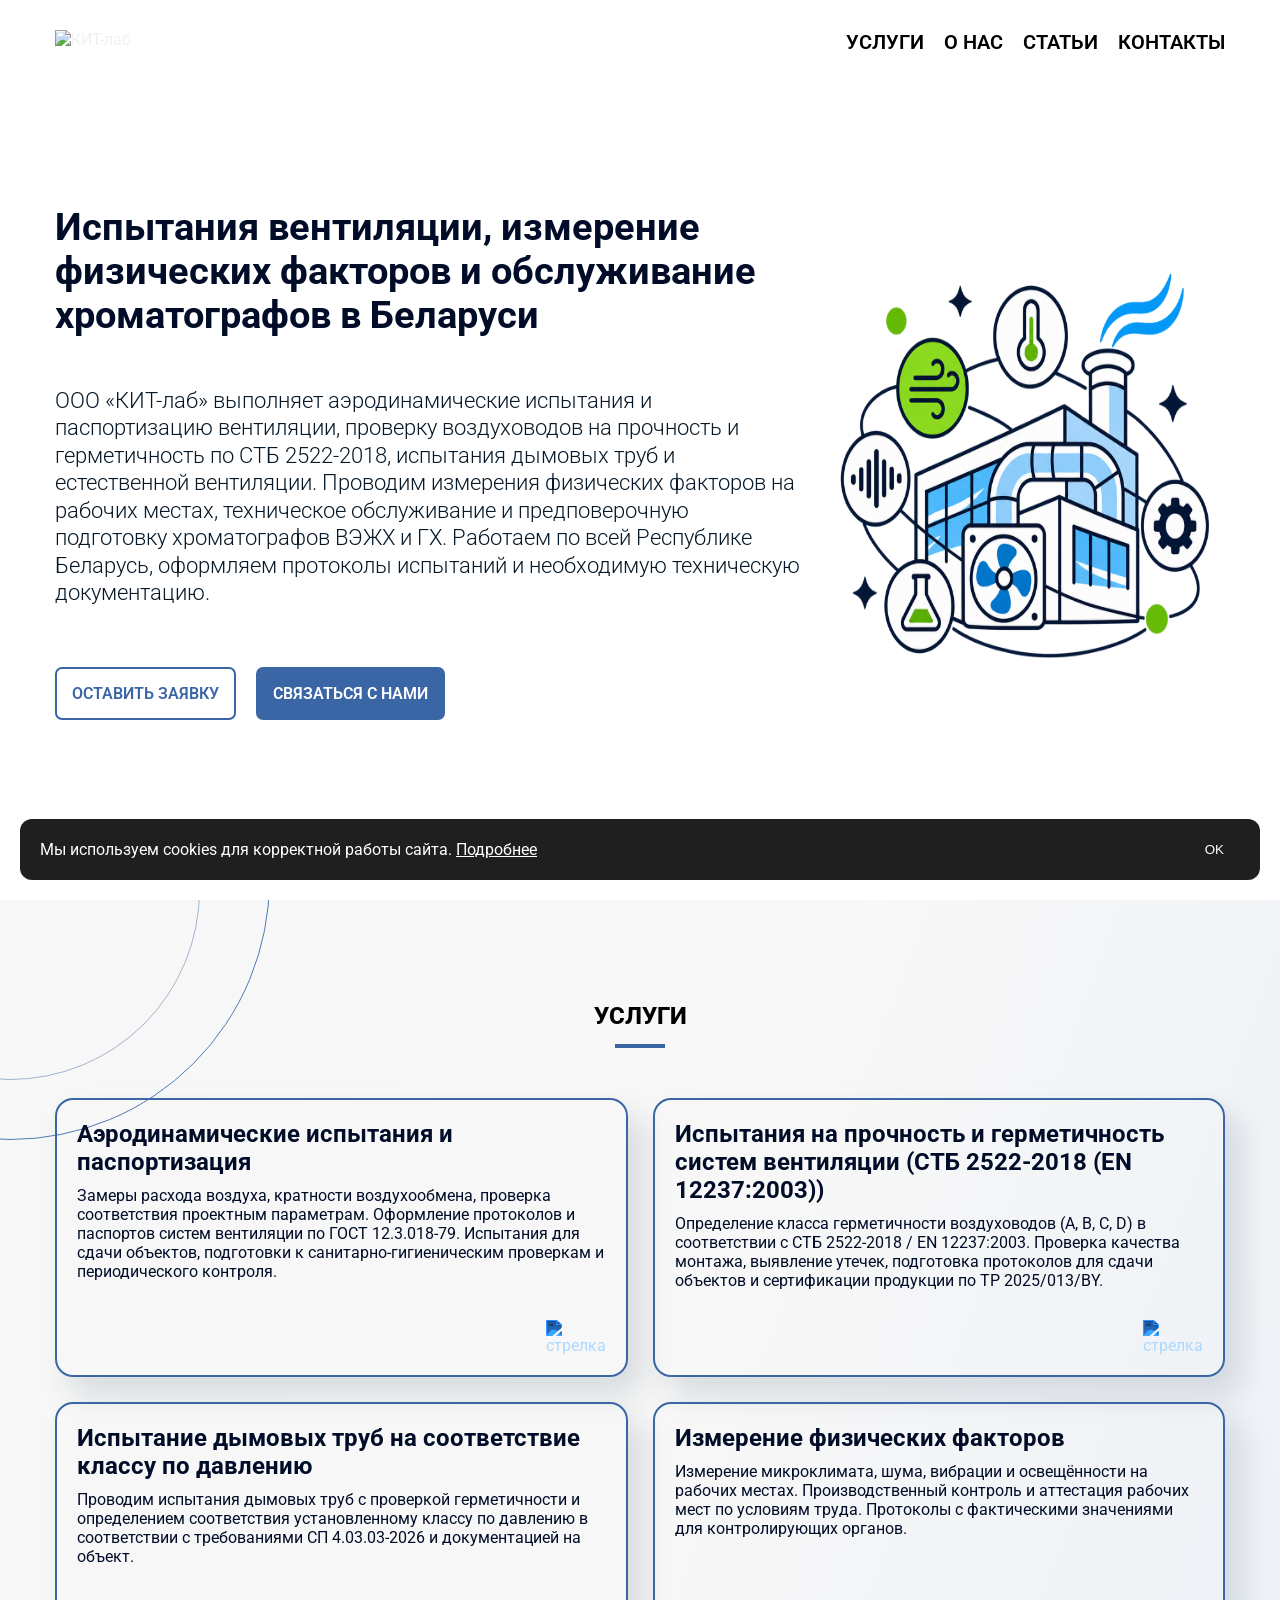
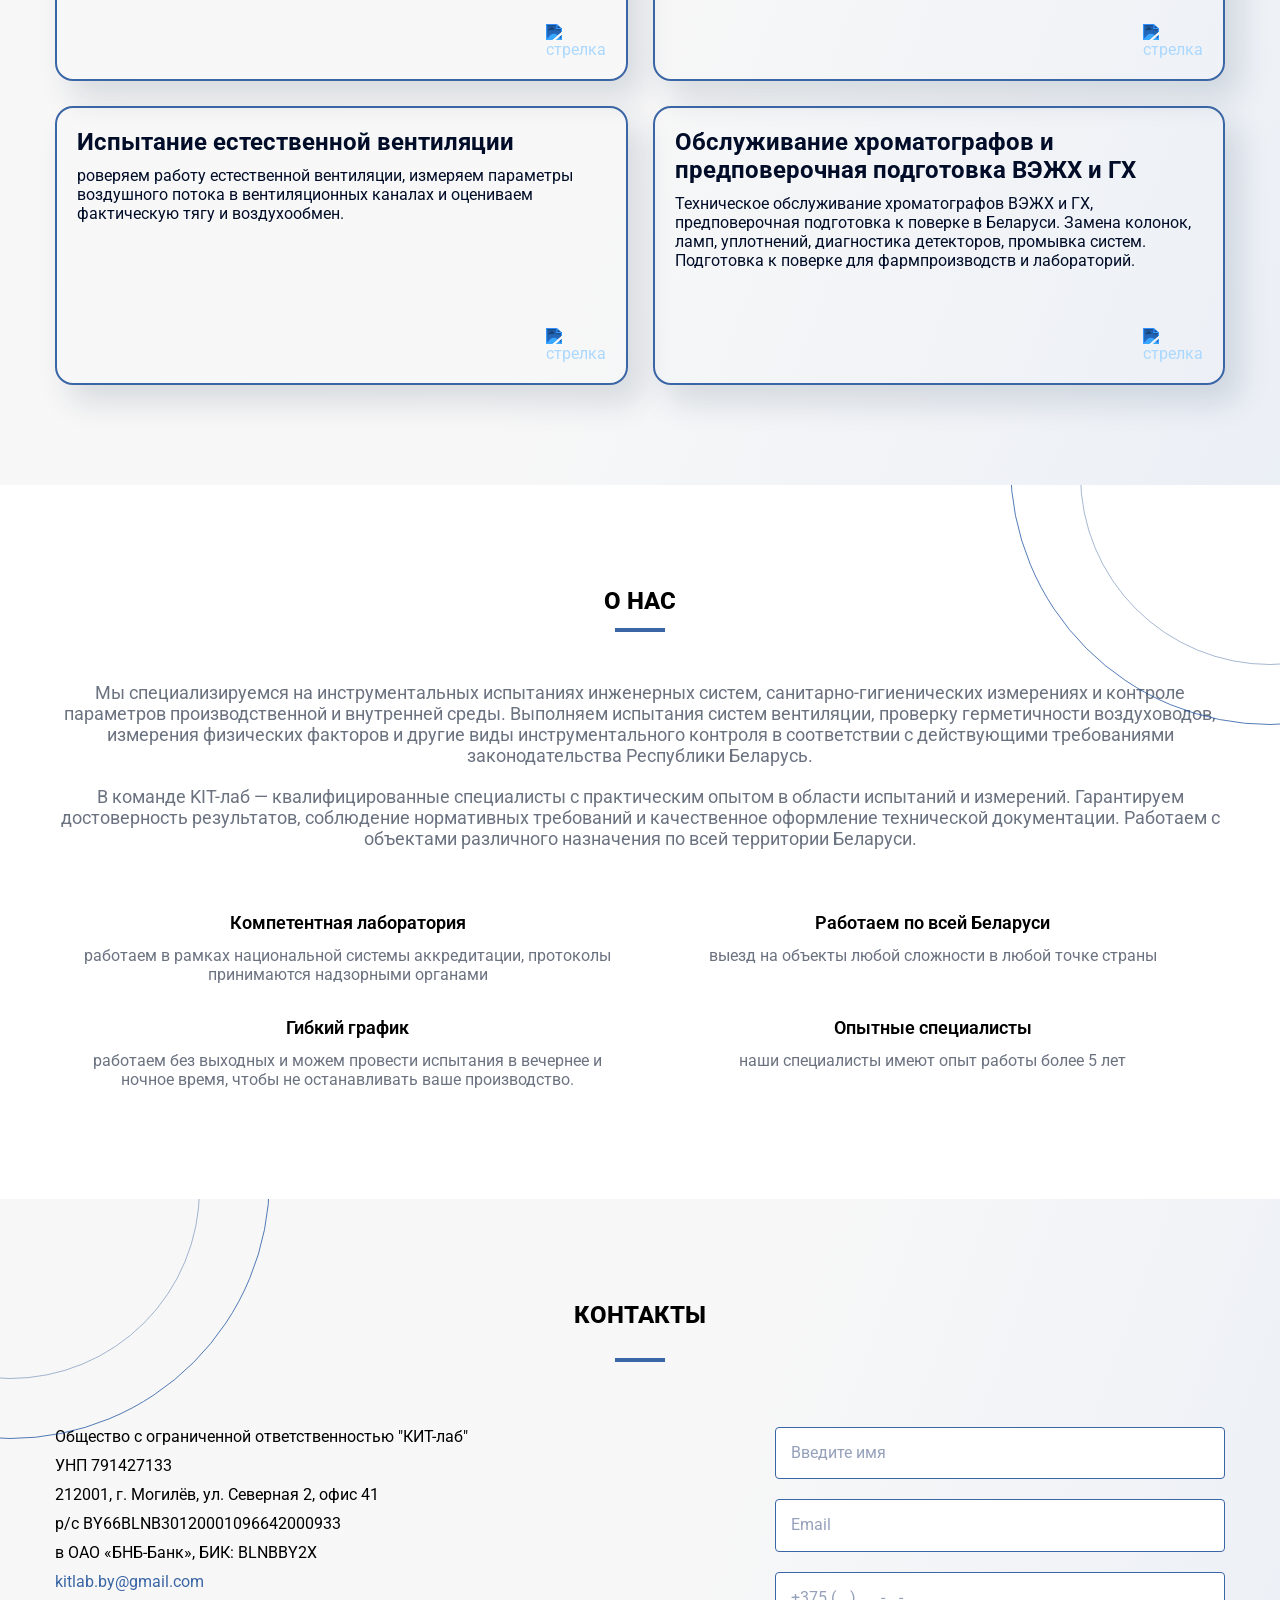
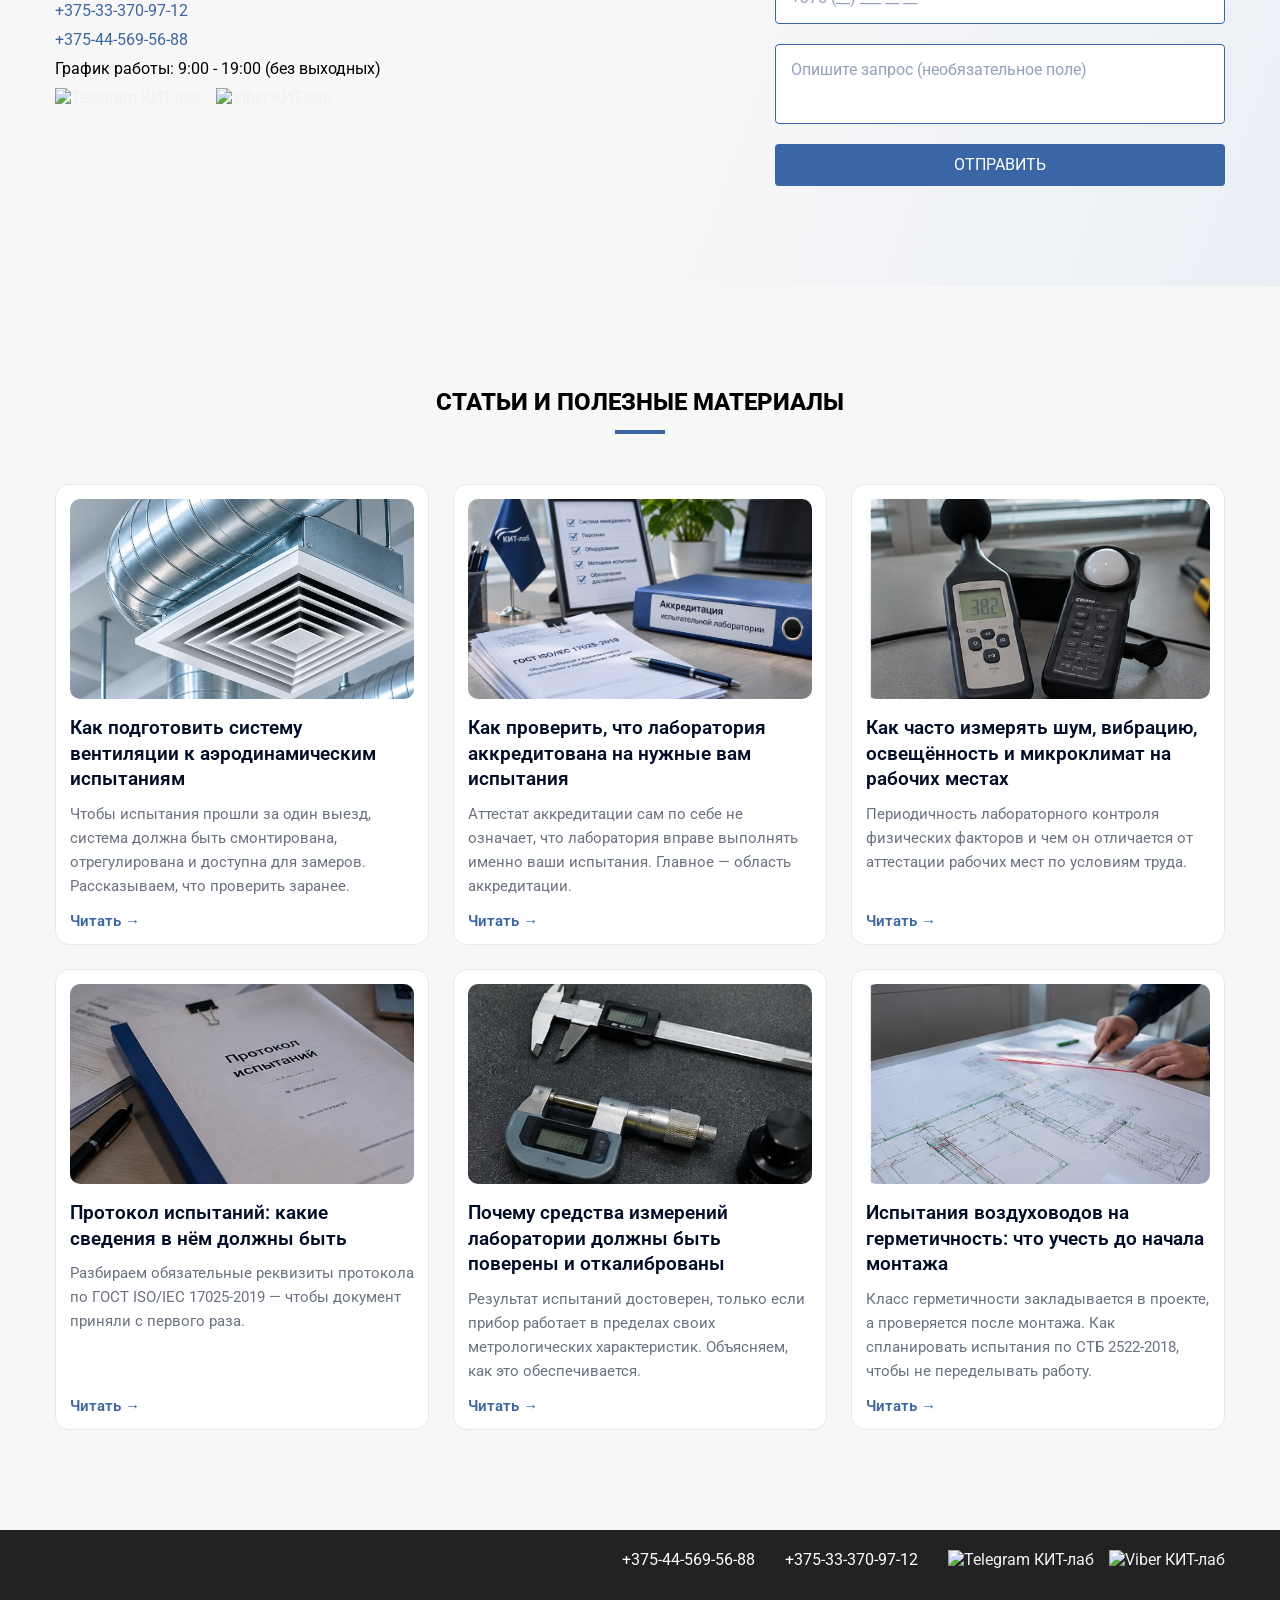
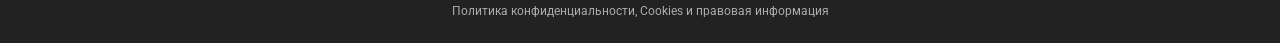
==== index.html @ 63db1692 "complete" ====
<!DOCTYPE html>
<html lang="ru">

<head>
	<meta charset="UTF-8">
	<meta name="viewport" content="width=device-width, initial-scale=1.0">

	<title>Испытания вентиляции, измерение физических факторов на рабочих местах и квалификация оборудования GMP |
		КИТ-лаб</title>

	<meta name="description"
		content="КИТ-лаб — аэродинамические испытания вентиляции, испытания на герметичность по СТБ 2522, системы дымоудаления, измерение физических факторов на рабочих местах и квалификация оборудования GMP. Могилёв и вся Беларусь.">
	<meta name="keywords"
		content="испытания вентиляции, паспортизация вентиляции, герметичность воздуховодов, СТБ 2522, системы дымоудаления, санитарно-гигиенический контроль, измерение микроклимата, шум на рабочих местах, квалификация оборудования GMP, аттестация рабочих мест, Могилёв, Беларусь">
	<meta property="og:type" content="website">
	<meta property="og:title" content="КИТ-лаб">
	<meta property="og:description" content="Аккредитация лабораторий, метрология, ППК и сертификация">
	<meta property="og:image" content="https://kit-lab.by/img/preview.jpg">
	<meta property="og:image:width" content="1200">
	<meta property="og:image:height" content="630">
	<meta property="og:url" content="https://kit-lab.by">
	<link rel="icon" href="/favicon.ico" sizes="any">
	<link rel="icon" href="https://kit-lab.by/favicon.ico" type="image/x-icon">
	<link rel="icon" type="image/svg+xml" href="/favicon.svg">
	<link rel="canonical" href="https://kit-lab.by/">
	<link rel="preconnect" href="https://fonts.googleapis.com">
	<link rel="preconnect" href="https://fonts.gstatic.com" crossorigin>
	<link href="https://fonts.googleapis.com/css2?family=Roboto:ital,wght@0,100..900;1,100..900&display=swap"
		rel="stylesheet">
	<link rel="stylesheet" href="./css/style.css">
	<script type="application/ld+json">
{
  "@context": "https://schema.org",
  "@type": "Organization",
  "name": "КИТ-лаб",
  "url": "https://kit-lab.by",
  "logo": "https://kit-lab.by/img/logo.png",
  "email": "kitlab.by@gmail.com",
  "telephone": "+375445695688",
  "address": {
    "@type": "PostalAddress",
    "streetAddress": "ул. Северная 2, офис 41",
    "addressLocality": "Могилёв",
    "addressCountry": "BY"
  },
  "sameAs": [
    "https://t.me/KIT_lab"
  ]
}
</script>
	<script type="application/ld+json">
{
  "@context": "https://schema.org",
  "@type": "ProfessionalService",
  "name": "КИТ-лаб",
  "image": "https://kit-lab.by/img/preview.jpg",
  "url": "https://kit-lab.by",
  "telephone": "+375445695688",
  "priceRange": "$$",
  "address": {
    "@type": "PostalAddress",
    "streetAddress": "ул. Северная 2, офис 41",
    "addressLocality": "Могилёв",
    "addressCountry": "BY"
  }
}
</script>
	<script type="application/ld+json">
{
  "@context": "https://schema.org",
  "@type": "WebSite",
  "name": "КИТ-лаб",
  "url": "https://kit-lab.by"
}
</script>
</head>

<body>
	<div class="header-hero">
		<header class="header">
			<div class="container">
				<div class="header-wrapper">
					<a href="index.html" class="header-logo">
						<img class="logo-img" src="./img/logo.png" alt="КИТ-лаб">
					</a>
					<button class="burger" id="burger" aria-label="Открыть меню">
						<span></span>
						<span></span>
						<span></span>
					</button>
					<nav class="menu" id="menu">
						<ul class="menu-list">
							<li class="menu-item"><a href="#area" class="link-main">Услуги</a></li>
							<li class="menu-item"><a href="#about" class=" link-main">О нас</a></li>
							<li class="menu-item"><a href="#news" class=" link-main">Статьи</a></li>
							<li class="menu-item"><a href="#contact" class=" link-main">Контакты</a></li>
						</ul>
					</nav>
				</div>
			</div>
		</header>
		<section class="hero">
			<div class="container">
				<div class="hero-flex">
					<div class="hero-wrapper">
						<h1 class="hero-title">Испытания вентиляции, измерение физических факторов и обслуживание
							хроматографов в Беларуси
						</h1>
						<h2 class="hero-text">ООО «КИТ-лаб» выполняет аэродинамические испытания и паспортизацию вентиляции, проверку воздуховодов на прочность и герметичность по СТБ 2522-2018, испытания дымовых труб и естественной вентиляции. Проводим измерения физических факторов на рабочих местах, техническое обслуживание и предповерочную подготовку хроматографов ВЭЖХ и ГХ.

							 Работаем по всей Республике Беларусь, оформляем
							протоколы испытаний и необходимую техническую документацию.</h2>
						<div class="btn-block">
							<a class="hero-button" href="#contact">Оставить заявку</a>
							<button class="hero-button btn_color" data-path="modal-1">связаться с нами </button>
						</div>
					</div>
					<img src="img/BG7.png" alt="">

				</div>
				<div class="modal-wrapper" data-modal-wrapper hidden>
					<div class="modal" role="dialog" aria-modal="true" data-target="modal-1" hidden>
						<button class="modal__close" data-modal-close aria-label="Закрыть окно">
							<svg width="20" height="20" viewBox="0 0 20 20" fill="none" xmlns="http://www.w3.org/2000/svg">
								<path d="M15 5L5 15" stroke-width="2" stroke-linecap="round" stroke-linejoin="round" />
								<path d="M5 5L15 15" stroke-width="2" stroke-linecap="round" stroke-linejoin="round" />
							</svg>
						</button>

						<h2 class="modal__title">
							Свяжитесь с нами любым удобным способом
						</h2>
						<div class="modal__card">
							<a href="https://t.me/KIT_lab" target="_blank">
								<img src="./img/icons/telegramm.svg" alt="Telegram КИТ-лаб">
							</a>
							<a href="viber://chat?number=+375445695688" target="_blank">
								<img src="./img/icons/viber.svg" alt="Viber КИТ-лаб">
							</a>
							<div class="modal__container">
								<a class="modal__tel" href="tel:+375445695688">+375-44-569-56-88</a>
								<a class="modal__tel" href="tel:+375333709712">+375-33-370-97-12</a>
							</div>

						</div>
						<div class="modal__btns">
							<button class="modal__btn">Позже</button>
						</div>
					</div>
				</div>
			</div>
		</section>
	</div>
	<div class="wrap">
		<main class="main">
			<section class="area" id="area">
				<div class="container">

					<h2 class="area-title title">Услуги</h2>
					<span class="line"></span>

					<div class="card-wrapper">
						<a href="aerodinam.html" class="card-link">
							<article class="card">
								<div class="card-info">
									<h3 class="card-title">Аэродинамические испытания и паспортизация</h3>
									<p class="card-text">Замеры расхода воздуха, кратности воздухообмена, проверка соответствия
										проектным параметрам. Оформление протоколов и паспортов систем вентиляции по ГОСТ
										12.3.018-79. Испытания для сдачи объектов, подготовки к санитарно-гигиеническим проверкам
										и периодического контроля.</p>
									<img class="card-img" src="./img/icons/arrow.png" alt="стрелка">
								</div>

							</article>
						</a>
						<a href="ispytanie_ventkanalov_na_germetichnost.html" class="card-link">
							<article class="card">
								<div class="card-info">
									<h3 class="card-title">Испытания на прочность и герметичность систем вентиляции (СТБ
										2522-2018 (EN 12237:2003))</h3>
									<p class="card-text">Определение класса герметичности воздуховодов (A, B, C, D) в
										соответствии с СТБ 2522-2018 / EN 12237:2003. Проверка качества монтажа, выявление утечек,
										подготовка протоколов для сдачи объектов и сертификации продукции по ТР 2025/013/BY.</p>
									<img class="card-img" src="./img/icons/arrow.png" alt="стрелка">
								</div>
							</article>
						</a>
						<a href="ispytanie_dymovykh_trub.html" class="card-link">
							<article class="card">

								<div class="card-info">
									<h3 class="card-title">Испытание дымовых труб на соответствие классу по давлению</h3>
									<p class="card-text">Проводим испытания дымовых труб с проверкой герметичности и
										определением соответствия установленному классу по давлению в соответствии с требованиями
										СП 4.03.03-2026 и документацией на объект.</p>
									<img class="card-img" src="./img/icons/arrow.png" alt="стрелка">
								</div>

							</article>
						</a>
						<a href="fizicheskie_faktory.html" class="card-link">
							<article class="card">
								<div class="card-info">
									<h3 class="card-title">Измерение физических факторов </h3>
									<p class="card-text">Измерение микроклимата, шума, вибрации и освещённости на рабочих местах.
										Производственный контроль и аттестация рабочих мест по условиям труда. Протоколы с
										фактическими значениями для контролирующих органов.</p>
									<img class="card-img" src="./img/icons/arrow.png" alt="стрелка">
								</div>
							</article>
						</a>
						<a href="ispytanie_estestvennoy_ventilyatsii.html" class="card-link">
							<article class="card">
								<div class="card-info">
									<h3 class="card-title">Испытание естественной вентиляции </h3>
									<p class="card-text">роверяем работу естественной вентиляции, измеряем параметры
										воздушного потока в вентиляционных каналах и оцениваем фактическую тягу и воздухообмен.
									</p>
									<img class="card-img" src="./img/icons/arrow.png" alt="стрелка">
								</div>
							</article>
						</a>
						<a href="obsluzhivanie-khromatografov.html" class="card-link">
							<article class="card">
								<div class="card-info">
									<h3 class="card-title">Обслуживание хроматографов и предповерочная подготовка ВЭЖХ и ГХ </h3>
									<p class="card-text">Техническое обслуживание хроматографов ВЭЖХ и ГХ, предповерочная
										подготовка к поверке в Беларуси. Замена колонок, ламп, уплотнений, диагностика детекторов,
										промывка систем. Подготовка к поверке для фармпроизводств и лабораторий.</p>
									<img class="card-img" src="./img/icons/arrow.png" alt="стрелка">
								</div>
							</article>
						</a>
					</div>
				</div>
			</section>
			<section class="about" id="about">
				<div class="container">
					<div class="about-wrap">
						<div class="about-info">
							<h2 class="about-title title">О нас</h2>
							<span class="line"></span>
							<p class="about-text">Мы специализируемся на инструментальных испытаниях инженерных систем, санитарно-гигиенических измерениях и контроле параметров производственной и внутренней среды. Выполняем испытания систем вентиляции, проверку герметичности воздуховодов, измерения физических факторов и другие виды инструментального контроля в соответствии с действующими требованиями законодательства Республики Беларусь.
							</p>
							<p class="about-text">В команде KIT-лаб — квалифицированные специалисты с практическим опытом в области испытаний и измерений. Гарантируем достоверность результатов, соблюдение нормативных требований и качественное оформление технической документации. Работаем с объектами различного назначения по всей территории Беларуси.</p>
						</div>
						
							<div class="box-wrap">
								<article class="why-box">
									<img src="./img/why/1.png" alt="" class="why-img">
									<h3>Компетентная лаборатория</h3>
									<p>работаем в рамках национальной системы аккредитации, протоколы принимаются надзорными
										органами</p>
								</article>
								<article class="why-box">
									<img src="./img/why/2.png" alt="" class="why-img">
									<h3>Работаем по всей Беларуси</h3>
									<p>выезд на объекты любой сложности в любой точке страны</p>
								</article>
								<article class="why-box">
									<img src="./img/why/3.png" alt="" class="why-img">
									<h3>Гибкий график </h3>
									<p>работаем без выходных и можем провести испытания в вечернее и ночное время, чтобы не
										останавливать ваше производство.</p>
								</article>
								<article class="why-box">
									<img src="./img/why/4.png" alt="" class="why-img">
									<h3>Опытные специалисты</h3>
									<p>наши специалисты имеют опыт работы более 5 лет</p>
								</article>
							</div>
						

					</div>
				</div>
			</section>
	
			<section class="contact" id="contact">
				<div class="container">
					<div class="contact-wrapper">
						<h2 class="title">контакты</h2>
						<span class="line"></span>
						<div class="contact-info">
							<ul class="contact-list">
								<li>Общество с ограниченной ответственностью "КИТ-лаб"</li>
								<li>УНП 791427133</li>
								<li>212001, г. Могилёв, ул. Северная 2, офис 41</li>
								<li>р/с BY66BLNB30120001096642000933</li>
								<li>в ОАО «БНБ-Банк», БИК: BLNBBY2X</li>
								<li><a class="cont-link" href="mailto:kitlab.by@gmail.com">kitlab.by@gmail.com</a></li>
								<li><a class="cont-link" href="tel:+375333709712">+375-33-370-97-12</a></li>
								<li><a class="cont-link" href="tel:+375445695688">+375-44-569-56-88</a></li>
								<li>График работы: 9:00 - 19:00 (без выходных)</li>
								<li>
									<ul class="contact-list-flex">
										<li>
											<a href="https://t.me/KIT_lab" target="_blank">
												<img class="sotial-img" src="./img/icons/telegramm.svg" alt="Telegram КИТ-лаб">
											</a>
										</li>
										<li><a href="viber://chat?number=+375445695688" target="_blank">
												<img class="sotial-img" src="./img/icons/viber.svg" alt="Viber КИТ-лаб">
											</a></li>
									</ul>
								</li>
							</ul>

							<div class="contact-form">
								<form id="contactForm" action="https://formspree.io/f/xvzlyvwe" method="POST">
									<input type="text" name="name" required placeholder="Введите имя">
									<input type="email" name="email" required placeholder="Email">
									<input type="tel" name="tel" id="phone" required placeholder="+375 (__) ___-__-__"
										pattern="^\+375\s\(\d{2}\)\s\d{3}-\d{2}-\d{2}$">
									<textarea name="message" placeholder="Опишите запрос (необязательное поле)"></textarea>

									<button class="btn-form" type="submit">Отправить</button>
								</form>

								<p id="formStatus"></p>
							</div>
						</div>

					</div>
				</div>
			</section>
			<section class="useful-materials" id="news">
				<div class="container">
					<div class="useful-wrapper">
						<h2 class="useful-title title">Статьи и полезные материалы</h2>
						<span class="line"></span>
						<div class="news-card-wrapper">
							<a href="news1.html" class="news-card">
								<img class="news-img" src="./img/news/7.webp"
									alt="Как подготовить систему вентиляции к аэродинамическим испытаниям" loading="lazy">
								<div class="new-info">
									<h3 class="news-title">Как подготовить систему вентиляции к аэродинамическим испытаниям</h3>
									<p class="news-text">Чтобы испытания прошли за один выезд, система должна быть смонтирована,
										отрегулирована и доступна для замеров. Рассказываем, что проверить заранее.</p>
								</div>
								<span class="news-link">Читать</span>
							</a>
							<a href="news2.html" class="news-card">
								<img class="news-img" src="./img/news/03.png"
									alt="Как проверить, что лаборатория аккредитована на нужные вам испытания" loading="lazy">
								<div class="new-info">
									<h3 class="news-title">Как проверить, что лаборатория аккредитована на нужные вам испытания
									</h3>
									<p class="news-text">Аттестат аккредитации сам по себе не означает, что лаборатория вправе
										выполнять именно ваши испытания. Главное — область аккредитации.</p>
								</div>
								<span class="news-link">Читать</span>
							</a>
							<a href="news3.html" class="news-card">
								<img class="news-img" src="./img/news/03-workplace-physical-factors.jpg"
									alt="Как часто измерять шум, вибрацию, освещённость и микроклимат на рабочих местах"
									loading="lazy">
								<div class="new-info">
									<h3 class="news-title">Как часто измерять шум, вибрацию, освещённость и микроклимат на
										рабочих местах</h3>
									<p class="news-text">Периодичность лабораторного контроля физических факторов и чем он
										отличается от аттестации рабочих мест по условиям труда.</p>
								</div>
								<span class="news-link">Читать</span>
							</a>
							<a href="news4.html" class="news-card">
								<img class="news-img" src="./img/news/04-test-report-protocol.jpg"
									alt="Протокол испытаний: какие сведения в нём должны быть" loading="lazy">
								<div class="new-info">
									<h3 class="news-title">Протокол испытаний: какие сведения в нём должны быть</h3>
									<p class="news-text">Разбираем обязательные реквизиты протокола по ГОСТ ISO/IEC 17025-2019 —
										чтобы документ приняли с первого раза.</p>
								</div>
								<span class="news-link">Читать</span>
							</a>
							<a href="news5.html" class="news-card">
								<img class="news-img" src="./img/news/05-measuring-instrument-calibration.jpg"
									alt="Почему средства измерений лаборатории должны быть поверены и откалиброваны"
									loading="lazy">
								<div class="new-info">
									<h3 class="news-title">Почему средства измерений лаборатории должны быть поверены и
										откалиброваны</h3>
									<p class="news-text">Результат испытаний достоверен, только если прибор работает в пределах
										своих метрологических характеристик. Объясняем, как это обеспечивается.</p>
								</div>
								<span class="news-link">Читать</span>
							</a>
							<a href="news6.html" class="news-card">
								<img class="news-img" src="./img/news/06-duct-airtightness-before-installation.jpg"
									alt="Испытания воздуховодов на герметичность: что учесть до начала монтажа" loading="lazy">
								<div class="new-info">
									<h3 class="news-title">Испытания воздуховодов на герметичность: что учесть до начала монтажа
									</h3>
									<p class="news-text">Класс герметичности закладывается в проекте, а проверяется после
										монтажа. Как спланировать испытания по СТБ 2522-2018, чтобы не переделывать работу.</p>
								</div>
								<span class="news-link">Читать</span>
							</a>
						</div>
					</div>
				</div>
			</section>
		</main>
	</div>
	<button id="scrollTopBtn" title="Наверх"><img src="" alt=""></button>
	<footer class="footer">
		<div class="container">
			<div class="footer-wrapper">
				<div class="logo-wrap">
					<a href="index.html">
						<img class="footer-logo" src="./img/logo-header.svg" alt="">
					</a>
				</div>

				<div class="footer-contact">
					<a class="footer-tel" href="tel:+375445695688">+375-44-569-56-88</a>
					<a class="footer-tel" href="tel:+375333709712">+375-33-370-97-12</a>
					<div class="sotial">
						<a href="https://t.me/KIT_lab" target="_blank">
							<img class="sotial-img" src="./img/icons/telegramm.svg" alt="Telegram КИТ-лаб">
						</a>
						<a href="viber://chat?number=+375445695688" target="_blank">
							<img class="sotial-img" src="./img/icons/viber.svg" alt="Viber КИТ-лаб">
						</a>
					</div>

				</div>
			</div>
			<a class="policy-privacy" href="privacy-policy.html">Политика конфиденциальности, Cookies и правовая
				информация</a>

		</div>

	</footer>
	<div class="cookie-banner">
		<p>
			Мы используем cookies для корректной работы сайта.
			<a href="privacy-policy.html">Подробнее</a>
		</p>

		<button class="cookie-btn">
			OK
		</button>
	</div>
	<script src="./js/main.js"></script>

</body>

</html>
---- css/style.css ----
*,
*::before,
*::after {
	margin: 0;
	padding: 0;
	box-sizing: border-box;
}

a {
	text-decoration: none;
	color: #f1f1f1;
}
a:hover {
	text-decoration: none;
}
a:visited {
	text-decoration: none;
}
ul,
ol {
	list-style: none;
}
button {
	border: none;
	background-color: transparent;
	cursor: pointer;
	transition: 0.2s;
}

:root {
	--font-fam: "Roboto";
	--txt-color: #6b7280;
	--bg-color: #f7f7f7;
	--title-color: #010d28;
	--primary-color: #3b66a5;
	--dark-blue-color: #3d5990;
}

html {
	scroll-behavior: smooth;
}
body {
	font-family: var(--font-fam), sans-serif;
	width: 100%;
}
.no-scroll {
	overflow: hidden;
}
section {
	padding: 100px 0;
}

/* Главная */

/* секция1 и хедер */
.header-hero {
	min-height: 100svh;
	display: flex;
	flex-direction: column;
	position: relative;
	overflow: hidden;
	padding: 20px 0;
}

.container {
	max-width: 1200px;
	width: 100%;
	padding: 0px 15px;
	margin: 0 auto;
}

.header {
	width: 100%;
}

.header-wrapper {
	display: flex;
	justify-content: space-between;
	flex-wrap: wrap;
	padding: 10px 0px;
	width: 100%;
}
.logo-img {
	max-width: 200px;
	width: 100%;
}
.menu {
	align-self: center;
}
.menu-list {
	display: flex;
	gap: 20px;
	justify-content: center;
}
.menu-item {
	align-self: center;
	text-transform: uppercase;
	transition: 0.2s all ease-out;
	font-weight: 600;
	font-size: 20px;
}
.menu-item:hover {
	transform: translateY(-2px);
}

.link-main {
	color: #000000;
}
.link-main:hover {
	color: var(--primary-color);
}
/* burger */
.burger {
	display: none;
	flex-direction: column;
	gap: 6px;
	background: none;
	border: none;
	cursor: pointer;
	align-self: center;
}

.burger span {
	width: 25px;
	height: 3px;
	background: rgb(0, 0, 0);
	transition: 0.3s;
}

/* секция 1 */
.hero {
	flex-grow: 1;
	align-content: center;
	padding: 50px 0;
}
.hero-flex {
	display: flex;
	gap: 20px;
}
.hero-flex img {
	max-width: 400px;
	width: 100%;
}
.hero-wrapper {
	display: flex;
	flex-direction: column;
	gap: 30px;
	height: 100%;
}

.hero-title {
	font-size: clamp(28px, 5vw, 38px);
	color: var(--title-color);
	text-shadow: var(--txt-color);
	margin-bottom: 20px;
}
.hero-text {
	font-size: clamp(16px, 2vw, 22px);
	font-weight: 300;
	line-height: 125%;
	color: rgb(7, 25, 40);
	margin-bottom: 30px;
}

.btn-block {
	display: flex;
	gap: 20px;
}
.hero-button {
	background-color: #ffffff;
	padding: 15px 15px;
	border: 2px solid var(--primary-color);
	border-radius: 7px;
	font-size: 16px;
	font-weight: 600;
	text-transform: uppercase;
	color: var(--primary-color);
	margin-bottom: 20px;
	transition: all 0.2s ease-in;
	font-family: var(--font-fam);
	text-align: center;
}
.hero-button:hover {
	scale: 0.95;
}
.btn_color {
	background-color: var(--primary-color);
	color: #ffffff;
}

.wrap {
	display: flex;
	flex-direction: column;
}
main {
	flex: 1 0 auto;
}
.modal-wrapper {
	display: flex;
	position: fixed;
	inset: 0;
	z-index: 10000;
	padding: 40px 0;
	cursor: pointer;
	overflow-y: auto;
	overflow-x: hidden;
	opacity: 0;
	visibility: hidden;
}
.modal-wrapper--open {
	opacity: 1;
	visibility: visible;
}
.modal {
	position: relative;
	display: flex;
	flex-direction: column;
	gap: 16px;
	max-width: 542px;
	margin: auto;
	border: 1px solid #3b65a5a6;
	border-radius: 32px;
	backdrop-filter: blur(32px);
	box-shadow: 8px 20px 16px 17px rgba(0, 0, 0, 0.35);
	background: rgb(255 255 255 / 91%);
	cursor: default;
	padding: 40px 30px;
}
.modal__close {
	position: absolute;
	right: 20px;
	top: 20px;
	display: flex;
	align-items: center;
	justify-content: center;
	/* border: 1px solid rgba(5, 5, 5, 0.203); */
	border-radius: 100px;
	width: 36px;
	height: 36px;
	color: #000000;
	background: rgba(5, 5, 5, 0.203);
	cursor: pointer;
	transition:
		background 0.3s,
		color 0.3s;
}

.modal__close svg {
	display: block;
	width: 20px;
	height: 20px;
	stroke: currentColor;
}

.modal__close:hover {
	color: #ffffff;
	background: var(--primary-color);
}
.modal__btns {
	display: flex;
	gap: 12px;
}

.modal__btn {
	display: inline-flex;
	align-items: center;
	justify-content: center;
	border: none;
	flex: 1;
	border-radius: 6px;
	padding: 16px;
	font-family: inherit;
	font-weight: 700;
	font-size: 16px;
	line-height: 120%;
	color: #fff;
	cursor: pointer;
	background: var(--primary-color);
	transition:
		background 0.3s,
		color 0.3s;
	text-transform: uppercase;
}

.modal__btn:hover {
	color: #ffffff;
	background: #3b65a5a6;
}
.modal__title {
	text-align: center;
	margin: 20px 0;
}
.modal__card {
	display: flex;
	justify-content: center;
	gap: 20px;
}
.modal__card a {
	transition: transform 0.3s ease-in-out;
}
.modal__card a:hover {
	transform: translateY(-2px);
}
.modal__container {
	display: flex;
	flex-direction: column;
	gap: 2px;
}
.modal__tel {
	color: #000000;
	transition: color 0.3s ease-in;
}
.modal__tel:hover {
	color: var(--primary-color);
}

/* секция о нас */
.about {
	position: relative;
	overflow: hidden;
}
.about::before {
	content: "";
	position: absolute;
	width: 520px;
	height: 520px;
	right: -250px;
	top: -280px;
	border: 1px solid rgba(27, 80, 160, 0.753);
	border-radius: 50%;
}

.about::after {
	content: "";
	position: absolute;
	width: 380px;
	height: 380px;
	right: -180px;
	top: -200px;
	border: 1px solid rgba(27, 72, 140, 0.389);
	border-radius: 50%;
}

.about-wrap {
	display: flex;
	flex-direction: column;
	justify-content: space-between;
	gap: 20px;
}
.about-info {
	text-align: center;
}
.about-text {
	font-size: 18px;
	color: var(--txt-color);
}
/*общий для секций title*/
.title {
	text-align: center;
	text-transform: uppercase;
	line-height: 140%;
	font-weight: 800;
	margin-bottom: 10px;
}
.line {
	display: block;
	max-width: 50px;
	width: 100%;
	height: 4px;
	background-color: var(--primary-color);
	margin: 0 auto;
	margin-bottom: 50px;
}

.about-info > p {
	margin-bottom: 20px;
}
.about-img {
	max-width: 400px;
	width: 100%;
	object-fit: cover;
	flex-basis: auto;
	flex-shrink: 0;
	border-radius: 15px;
}

/* секция наши направления*/
.area {
	position: relative;
	overflow: hidden;
	background: linear-gradient(
		110deg,
		rgba(247, 247, 247, 0.98) 0%,
		rgba(247, 247, 247, 0.94) 52%,
		rgba(59, 102, 165, 0.1) 100%
	);
}
.area::before {
	content: "";
	position: absolute;
	width: 520px;
	height: 520px;
	left: -250px;
	top: -280px;
	border: 1px solid rgba(27, 80, 160, 0.753);
	border-radius: 50%;
}

.area::after {
	content: "";
	position: absolute;
	width: 380px;
	height: 380px;
	left: -180px;
	top: -200px;
	border: 1px solid rgba(27, 72, 140, 0.389);
	border-radius: 50%;
}

.card-wrapper {
	display: grid;
	grid-template-columns: repeat(2, 1fr);
	grid-auto-rows: 1fr;
	gap: 25px;
}
.card-link {
	display: flex;
	flex: 1;
}
.card {
	display: flex;
	flex-direction: row-reverse;
	flex: 1;
	gap: 25px;
	padding: 20px;
	border: 2px solid var(--primary-color);
	border-radius: 18px;
	box-shadow: 14px 17px 31px 1px rgba(17, 48, 73, 0.132);
	transition: 0.2s all ease-in-out;
	position: relative;
	color: var(--title-color);
}
.card:hover {
	background-color: var(--primary-color);
	color: #ffff;
	box-shadow: 14px 17px 31px 1px rgba(17, 48, 73, 0.69);
	transform: translateY(-2px);
}

.card::before {
	content: "";
	background-image: url(../img/icons/whale1.png);
	width: 60px;
	height: 60px;
	background-repeat: no-repeat;
	background-position: center;
	background-size: contain;
	position: absolute;
	top: 80%;
	right: 0;
	opacity: 0;
	transition: 0.5s all ease-in-out;
}
.card:hover::before {
	opacity: 1;
	transform: translate(-50%, -60%);
}
.card-img {
	max-width: 60px;

	width: 100%;
	filter: invert(0.8) sepia(1) saturate(5) hue-rotate(175deg);
	transition: 0.15s all ease-in-out;
	align-self: flex-end;
}

.card:hover .card-img {
	filter: invert(0);
}
.card-info {
	display: flex;
	flex-direction: column;
}
.card-title {
	margin-bottom: 10px;
	font-size: 24px;
}
.card-text {
	flex-grow: 1;
	flex-shrink: 1;
	margin-bottom: 30px;
}

.box-wrap {
	display: grid;
	grid-template-columns: 1fr 1fr;
	grid-template-rows: 1fr 1fr;
}

.why-box {
	padding: 10px;
	background-color: inherit;
	flex-grow: 1;
	flex-basis: 0;
	display: flex;
	flex-direction: column;
	align-items: center;
}
.why-box h3 {
	font-size: 18px;
	font-weight: 600;
	line-height: 150%;
	text-align: center;
	margin-bottom: 10px;
}
.why-box p {
	font-size: 16px;
	text-align: center;
	color: var(--txt-color);
}
.why-img {
	width: 200px;
	margin-bottom: 10px;
}

/* секция контакт */
.contact {
	position: relative;
	overflow: hidden;
	background: linear-gradient(
		110deg,
		rgba(247, 247, 247, 0.98) 0%,
		rgba(247, 247, 247, 0.94) 52%,
		rgba(59, 102, 165, 0.1) 100%
	);
}
.contact::before {
	content: "";
	position: absolute;
	width: 520px;
	height: 520px;
	left: -250px;
	top: -280px;
	border: 1px solid rgba(27, 80, 160, 0.753);
	border-radius: 50%;
}

.contact::after {
	content: "";
	position: absolute;
	width: 380px;
	height: 380px;
	left: -180px;
	top: -200px;
	border: 1px solid rgba(27, 72, 140, 0.389);
	border-radius: 50%;
}

.contact-wrapper {
	display: flex;
	flex-direction: column;
	justify-content: space-between;
	gap: 15px;
}

.contact-list-flex {
	display: flex;
	gap: 15px;
}
.contact-list li {
	margin-bottom: 10px;
}
.cont-link {
	color: var(--primary-color);
}
.cont-link:hover {
	color: #3b6bb3;
}
.contact-info {
	display: flex;
	justify-content: space-between;
	gap: 15px;
}
.contact-form {
	min-width: 450px;
}
.contact-form form {
	display: flex;
	flex-direction: column;
	width: 100%;
	gap: 20px;
}

textarea {
	width: 100%;
	min-height: 80px;
	resize: none;
}
input,
textarea {
	width: 100%;
	border: 1px solid var(--primary-color);
	border-radius: 4px;
	padding: 14px 15px;
}
input,
textarea,
label,
legend,
.btn-form {
	font-weight: 400;
	font-size: 16px;
	line-height: 140%;
	color: #0a0a0b;
	font-family: inherit;
}
input::placeholder,
textarea::placeholder {
	/* font-weight: 400;
	font-size: 16px;
	line-height: 140%; */
	color: #95a1bb;
	/* font-family: inherit; */
}
legend {
	text-transform: capitalize;
}
.checkbox-input {
	appearance: none;
	width: 15px;
	height: 15px;
	border: 1px solid var(--primary-color);
	border-radius: 2px;
	background-color: #fff;
	cursor: pointer;
	transition:
		color 0.1s ease-in-out,
		background-color 0.1s ease-in-out,
		border-color 0.1s ease-in-out,
		box-shadow 0.1s ease-in-out;
	margin: 0;
	padding: 0;
}
.checkbox-input:checked {
	background-color: var(--primary-color);
	border-color: var(--primary-color);
	background-image: url("[data-uri]");
	background-repeat: no-repeat;
	background-position: center;
}
/* Эффект нажатия */
.checkbox-input:active {
	filter: brightness(90%);
}

/* Смена цвета границы при наведении */
.checkbox-input:hover:not(:disabled) {
	background-color: #e3e3e3;
}

.btn-form {
	width: 100%;
	background-color: var(--primary-color);
	color: #fff;
	text-transform: uppercase;
	padding: 10px 10px;
	transition: all 0.2s ease-in-out;
	border-radius: 4px;
}
.btn-form:hover {
	background-color: var(--txt-color);
	transform: translateY(-3px);
}

/* секция «Статьи и полезные материалы» */
.useful-materials {
	background-color: var(--bg-color);
}
.news-card-wrapper {
	display: grid;
	grid-template-columns: repeat(3, minmax(0, 1fr));
	gap: 24px;
}
.news-card {
	display: flex;
	flex-direction: column;
	padding: 14px;
	background: #fff;
	border: 1px solid #e3eaf2;
	border-radius: 14px;
	color: inherit;
	text-decoration: none;
	transition:
		transform 0.25s ease,
		box-shadow 0.25s ease;
}
.news-card:hover {
	transform: translateY(-4px);
	box-shadow: 0 12px 30px rgba(59, 102, 165, 0.12);
}
.news-img {
	width: 100%;
	height: 200px;
	object-fit: cover;
	border-radius: 10px;
	margin-bottom: 16px;
}
.new-info {
	flex-grow: 1;
	display: flex;
	flex-direction: column;
	gap: 10px;
	margin-bottom: 14px;
}
.news-title {
	font-size: 19px;
	line-height: 1.35;
	font-weight: 600;
	color: var(--title-color);
}
.news-text {
	display: -webkit-box;
	line-clamp: 3;
	-webkit-box-orient: vertical;
	overflow: hidden;
	color: var(--txt-color);
	font-size: 15px;
	line-height: 1.6;
}
.news-link {
	align-self: flex-start;
	color: var(--primary-color);
	font-weight: 600;
	font-size: 15px;
}
.news-link::after {
	content: " \2192";
	transition: margin-left 0.2s ease;
}
.news-card:hover .news-link::after {
	margin-left: 4px;
}
.article .article-img--wide {
	max-width: 100%;
	object-fit: cover;
	width: 100%;
	max-height: 420px;
	margin-bottom: 20px;
}
.article__title {
	line-height: 1.25;
}
.article .article__button {
	align-self: flex-start;
}
.article__list {
	list-style: none;
	margin: 0 0 15px;
	padding: 0;
}
@media (max-width: 900px) {
	.news-card-wrapper {
		grid-template-columns: repeat(2, minmax(0, 1fr));
	}
	.hero-flex {
		display: flex;
		flex-direction: column;
		gap: 20px;
	}
	.hero-flex img {
		max-width: 400px;
		width: 100%;
		align-self: center;
	}
}
@media (max-width: 600px) {
	.news-card-wrapper {
		grid-template-columns: 1fr;
	}
	.article__title {
		font-size: 26px;
	}
	.article__text {
		font-size: 17px;
	}
	.article__list-item {
		font-size: 16px;
	}
	.article__text-subtitle {
		font-size: 19px;
	}
}

#scrollTopBtn {
	position: fixed;
	bottom: 10px;
	right: 10px;
	z-index: 1000;
	display: none;
	width: 30px;
	height: 30px;
	background: url(../img/icons/Arrow-down.svg);
	transform: rotate(180deg);
	background-repeat: no-repeat;
	background-position: center;
	background-size: cover;
	filter: invert(0.8) sepia(0.1) saturate(5) hue-rotate(170deg);
	font-size: 20px;
	cursor: pointer;
	transition: all 0.1s ease;
}

#scrollTopBtn:hover {
	filter: invert(0.6) sepia(0.1) saturate(5) hue-rotate(175deg);
}

footer {
	background-color: #222;
	flex: 0 0 auto;
	padding: 10px 0px;
}
.footer-wrapper {
	display: flex;
	justify-content: space-between;
	margin-bottom: 10px;
	align-items: center;
	padding: 10px 0;
	flex-wrap: wrap;
}
.logo-wrap {
	display: flex;
	flex-direction: column;
}

.footer-logo {
	max-width: 120px;
	filter: invert(1) sepia(1) saturate(1) hue-rotate(175deg);
	transition: all ease-in-out 0.3s;
}
.footer-logo:hover {
	filter: invert(0.3) sepia(0.6) saturate(5) hue-rotate(170deg);
}
.footer-contact {
	display: flex;
	gap: 30px;
}
.footer-tel {
	display: flex;
	align-self: center;
	color: #ffff;
	text-decoration: none;
	/* font-size: clamp(16px, 1vw, 20px); */
	transition: all ease-in-out 0.3s;
	font-size: 16px;
}
.footer-tel:hover {
	color: var(--primary-color);
	transform: translateY(-3px);
}
.sotial {
	display: flex;
	gap: 15px;
}
.sotial a {
	transition: all 0.3s ease-in-out;
}
.sotial a:hover {
	transform: translateY(-3px);
}
.sotial-img {
	width: 30px;
}
.policy-privacy {
	padding: 15px 0;
	display: block;
	text-align: center;
	color: #acacac;
	font-size: 12px;
	transition: all 0.3s ease-in;
}
.policy-privacy:hover {
	color: #ffffff;
}

/* ___главная */

/* политика приватности */
.privacy-wrapper h1 {
	margin: 25px 0;
}
.privacy-wrapper p {
	text-indent: 20px;
	margin-bottom: 20px;
}
.privacy-wrapper h2 {
	text-align: center;
	margin-bottom: 20px;
}
.privacy-wrapper ul {
	list-style: circle;
	margin-left: 50px;
	margin-bottom: 20px;
}
.aftor-box {
	display: flex;
}
.aftor {
	font-size: 8px;
}
/* _____политика приватности */

/* cookie ____*/
.cookie-banner {
	position: fixed;
	bottom: 20px;
	left: 20px;
	right: 20px;
	display: none;
	align-items: center;
	justify-content: space-between;
	gap: 20px;

	padding: 15px 20px;

	background: #1f1f1f;
	color: #fff;

	border-radius: 12px;

	z-index: 1000;
}

.cookie-banner a {
	color: #fff;
	text-decoration: underline;
}

.cookie-btn {
	padding: 8px 16px;
	border: none;
	cursor: pointer;
	border-radius: 6px;
	color: #ffffff;
}
/* _____ cookie*/

/* адаптив для планшетов */
@media screen and (max-width: 800px) {
	.burger {
		display: flex;
	}
	.menu {
		position: absolute;
		top: 100px;
		left: 0;
		backdrop-filter: blur(10px);
		/* height: 100vh; */
		height: calc(100vh - 10px);
		width: 100%;
		transform: translateY(-100%);
		transition: transform 0.3s ease;
		align-content: center;
		text-align: center;
		opacity: 0;
		visibility: hidden;
		z-index: 100;
	}
	.link-main {
		color: #1f1d1d;
		font-size: 29px;
	}
	.link-main:visited {
		color: #1f1d1d;
	}
	.menu-list {
		flex-direction: column;
		padding: 20px;
		color: #ebebeb;
	}

	.menu.active {
		transform: translateY(0);
		opacity: 1;
		visibility: visible;
	}
	.no-scroll {
		overflow: hidden;
		height: 100%;
	}
	/* Анимация бургера */
	.burger.active span:nth-child(1) {
		transform: rotate(45deg) translate(8px, 5px);
	}

	.burger.active span:nth-child(2) {
		opacity: 0;
	}

	.burger.active span:nth-child(3) {
		transform: rotate(-45deg) translate(8px, -5px);
	}

	.header-hero {
		background-attachment: unset;
	}
}
@media screen and (max-width: 768px) {
	/* .burger {
    display: flex;
  }
  .menu {
    position: absolute;
    top: 80px;
	 left: 0;
	backdrop-filter: blur(10px);
	height: calc(100vh - 10px);
	width: 100%;
    transform: translateY(-100%);
    transition: transform 0.3s ease;
	align-content: center;
	text-align: center;
	opacity: 0;
	visibility: hidden;
	z-index: 100;
  }
   .link-main{
	 color: #1f1d1d;
        font-size: 29px;
  }
  .link-main:visited {
	 color: #1f1d1d;
  }
  .menu-list {
    flex-direction: column;
    padding: 20px;
	color: #ebebeb;
  }
 
  .menu.active {
    transform: translateY(0);
	 opacity: 1;
	 visibility: visible;
  }
  .no-scroll {
	 overflow: hidden;
  height: 100%; 
  } */
	/* Анимация бургера */
	/* .burger.active span:nth-child(1) {
    transform: rotate(45deg) translate(8px, 5px);
  }

  .burger.active span:nth-child(2) {
    opacity: 0;
  }

  .burger.active span:nth-child(3) {
    transform: rotate(-45deg) translate(8px, -5px);
  }


	.header-hero {
	background-attachment: unset;
	} */
	.card-wrapper {
		grid-template-columns: 1fr;
	}
	.about-wrapper {
		flex-direction: column;
	}
	.about-img {
		align-self: center;
	}

	.contact-info {
		text-align: center;
		flex-direction: column;
	}
	.contact-wrapper {
		flex-direction: column;
	}
	.contact-form {
		align-self: center;
	}
	.contact-list-flex {
		justify-content: center;
	}

	.sotial {
		align-self: center;
	}
	/* страница новостей	 */
	.article__title {
		font-size: 28px;
	}
	.article .img-box {
		align-self: center;
		flex-direction: column;
		gap: 24px;
	}
	.article-img {
		align-self: center;
		width: 100%;
	}
	.article__button {
		align-self: center;
	}
	.stoty-wrap {
		grid-template-columns: repeat(2, 1fr);
	}

	/* cookie */
	.cookie-banner {
		flex-direction: column;
		align-items: flex-start;
	}

	.cookie-btn {
		width: 100%;
	}
}
/* адаптив телефон */
@media screen and (max-width: 576px) {
	.card::before {
		display: none;
	}
	.about-wrap {
		flex-direction: column;
		gap: 20px;
	}
	.box-wrap {
		grid-template-columns: 1fr;
	}
	.footer-contact {
		flex-direction: column;
		gap: 10px;
	}
	.stoty-wrap {
		grid-template-columns: repeat(1, 1fr);
	}
	.story-box:first-child {
		grid-column: auto;
	}
	.stoty-wrap:nth-child(2) {
		grid-column: auto;
		grid-row: auto;
	}
	.article__header {
		text-align: center;
	}
}
@media screen and (max-width: 370px) {
	.footer-wrapper {
		flex-direction: column;
	}
}
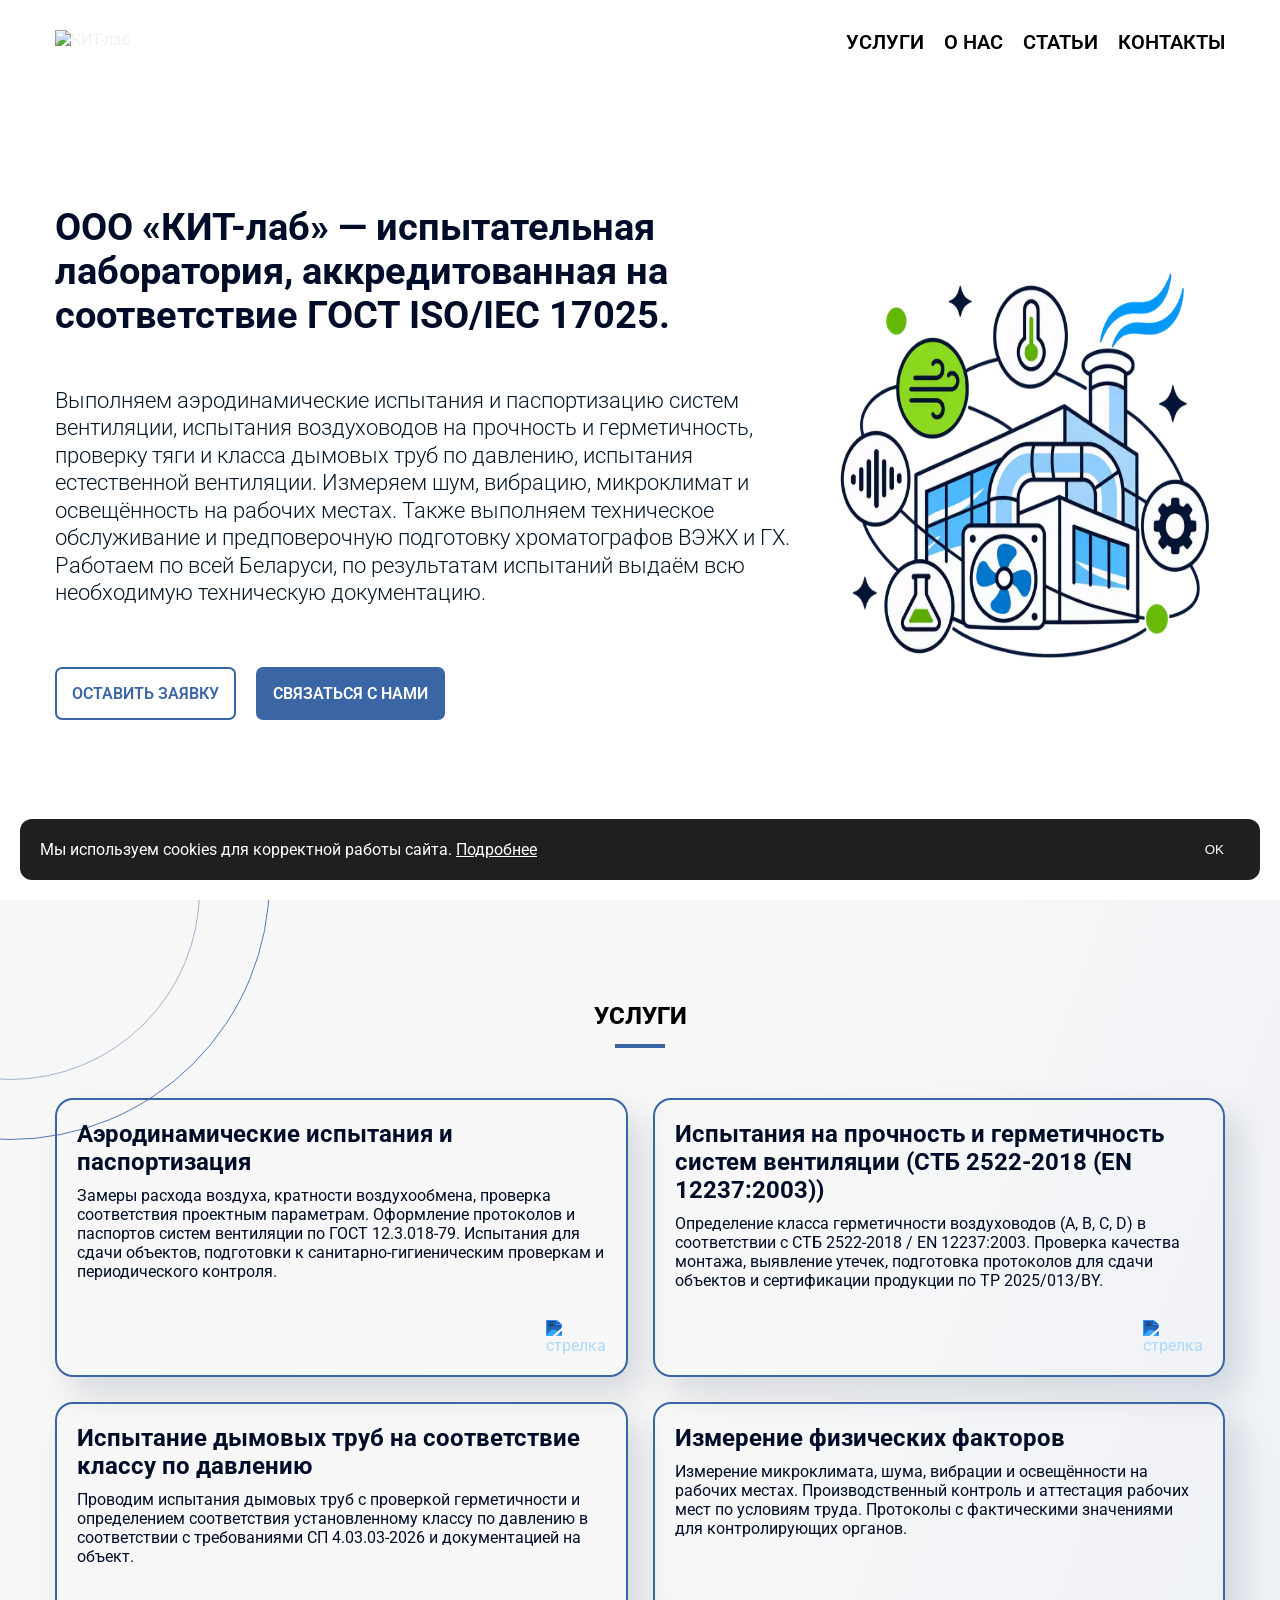
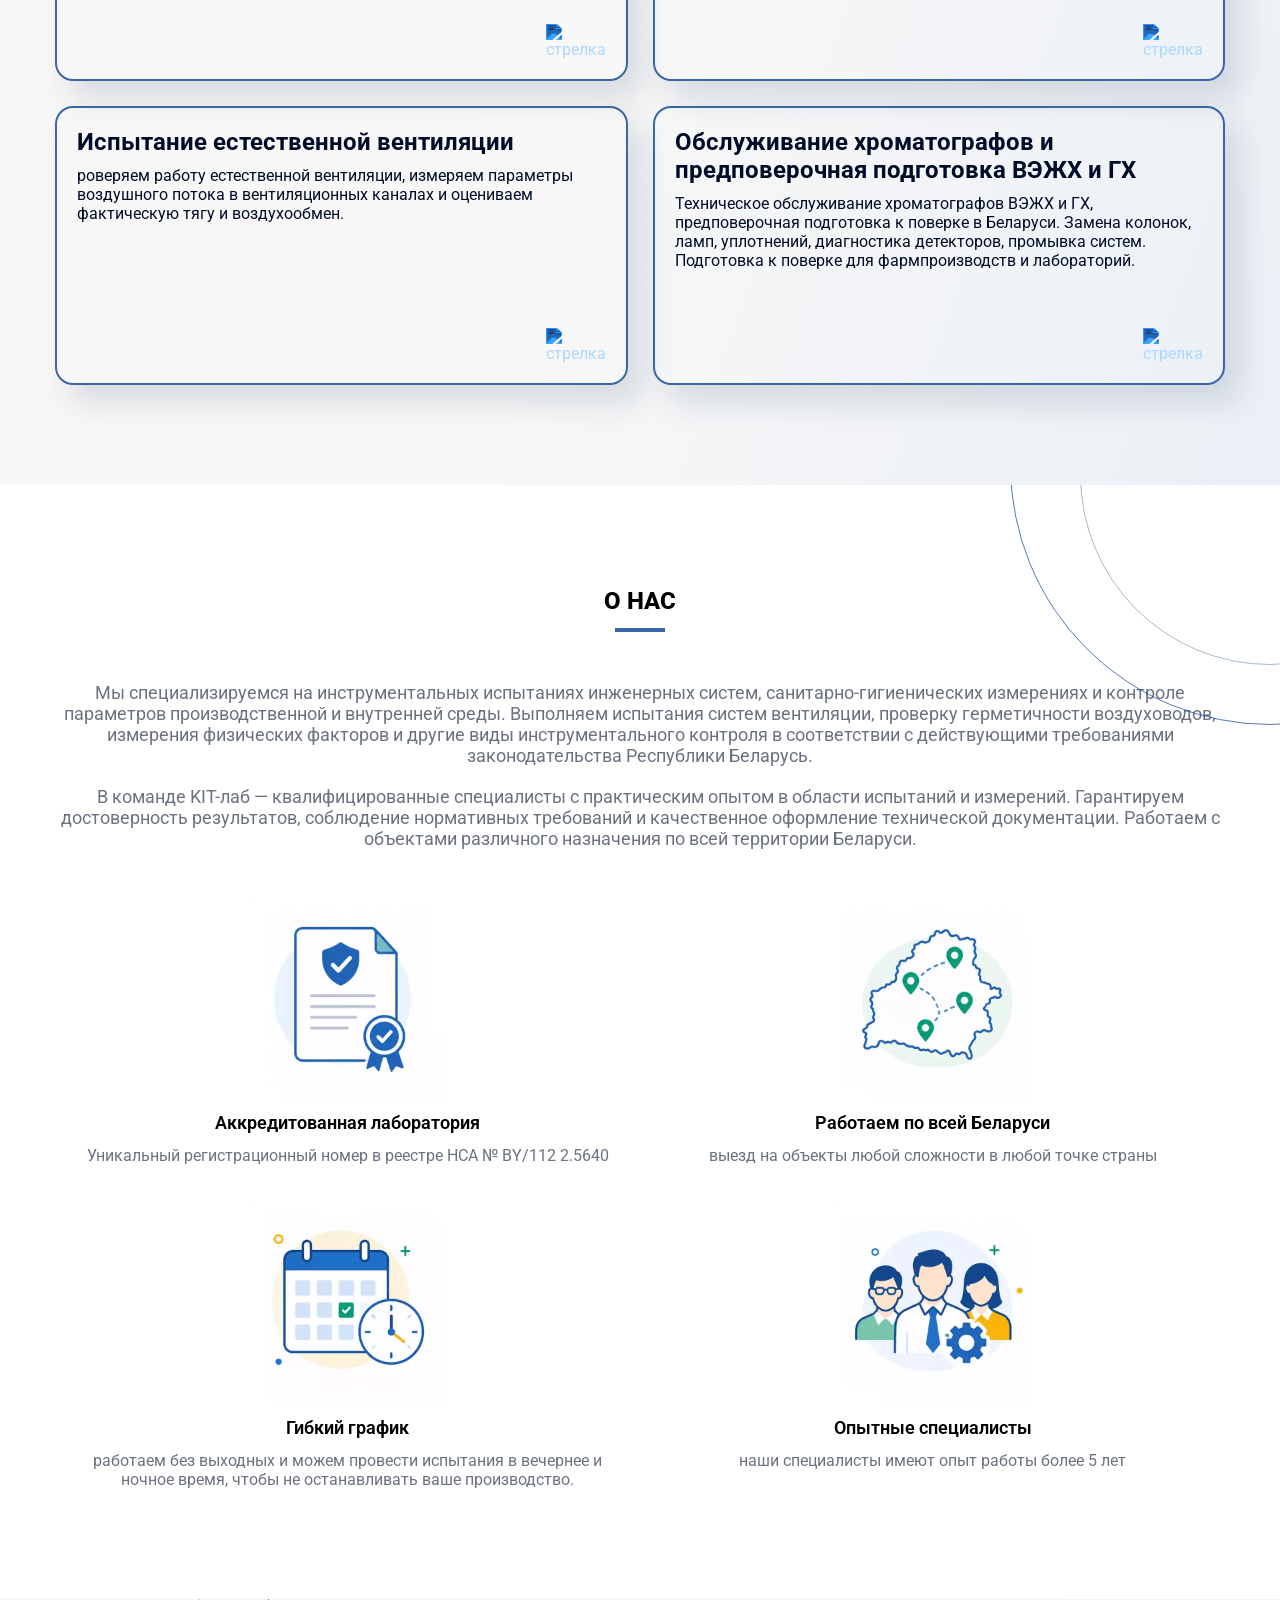
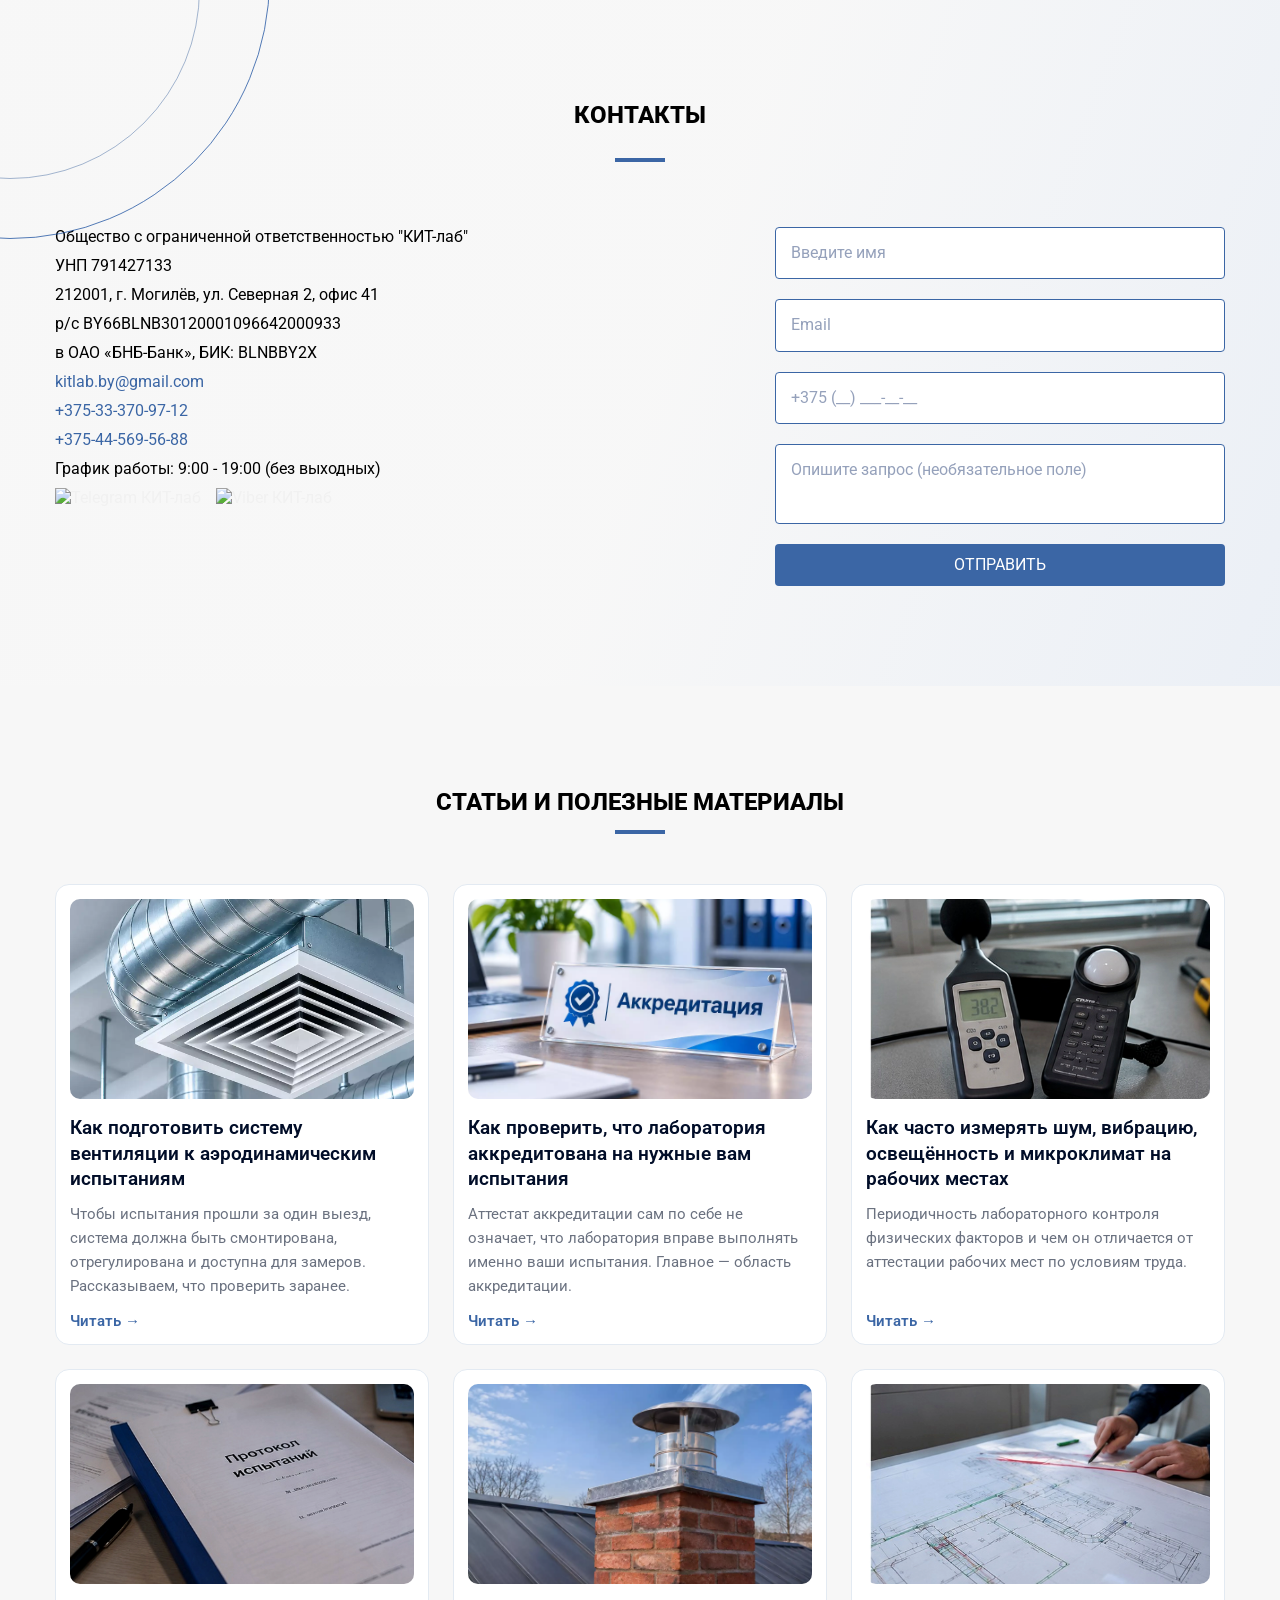
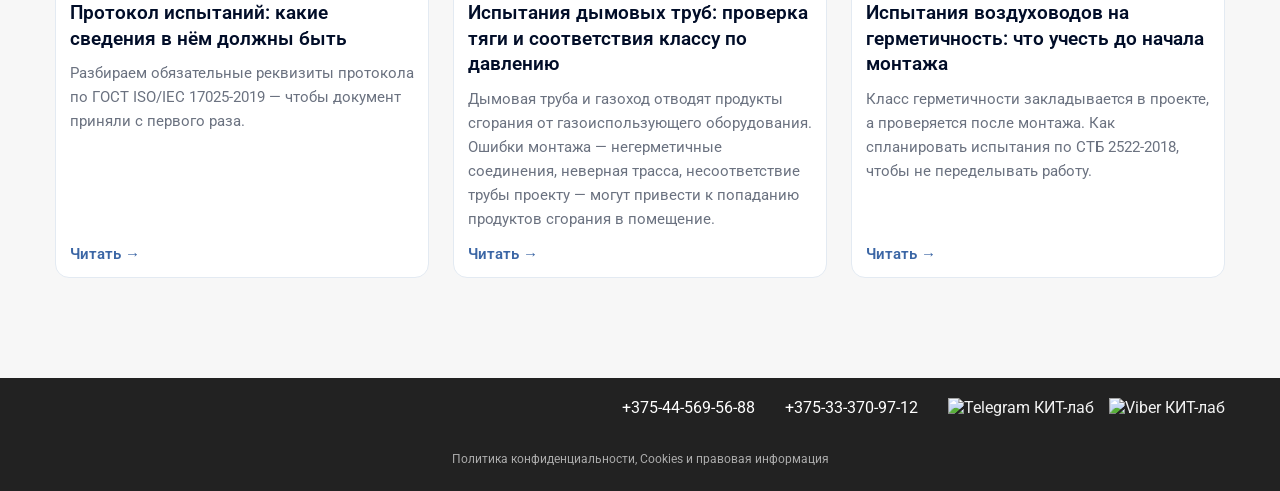
==== commit 3558c6ff: "complete1" ====
--- a/index.html
+++ b/index.html
@@ -5,24 +5,23 @@
 	<meta charset="UTF-8">
 	<meta name="viewport" content="width=device-width, initial-scale=1.0">
 
-	<title>Испытания вентиляции, измерение физических факторов на рабочих местах и квалификация оборудования GMP |
-		КИТ-лаб</title>
+	<title>Аккредитованная лаборатория: испытания вентиляции, физфакторы | КИТ-лаб</title>
 
 	<meta name="description"
-		content="КИТ-лаб — аэродинамические испытания вентиляции, испытания на герметичность по СТБ 2522, системы дымоудаления, измерение физических факторов на рабочих местах и квалификация оборудования GMP. Могилёв и вся Беларусь.">
+		content="Аккредитованная лаборатория в Могилёве: испытания вентиляции и воздуховодов, дымовых труб, измерение шума, вибрации, микроклимата, освещенности. Протоколы, вся Беларусь">
 	<meta name="keywords"
 		content="испытания вентиляции, паспортизация вентиляции, герметичность воздуховодов, СТБ 2522, системы дымоудаления, санитарно-гигиенический контроль, измерение микроклимата, шум на рабочих местах, квалификация оборудования GMP, аттестация рабочих мест, Могилёв, Беларусь">
 	<meta property="og:type" content="website">
-	<meta property="og:title" content="КИТ-лаб">
-	<meta property="og:description" content="Аккредитация лабораторий, метрология, ППК и сертификация">
-	<meta property="og:image" content="https://kit-lab.by/img/preview.jpg">
+	<meta property="og:title" content="КИТ-лаб — аккредитованная испытательная лаборатория">
+	<meta property="og:description" content="Испытания вентиляции, воздуховодов и дымовых труб, измерение физических факторов на рабочих местах. Могилёв, вся Беларусь.">
+	<meta property="og:image" content="https://kitlab.by/img/preview.jpg">
 	<meta property="og:image:width" content="1200">
 	<meta property="og:image:height" content="630">
-	<meta property="og:url" content="https://kit-lab.by">
+	<meta property="og:url" content="https://kitlab.by">
 	<link rel="icon" href="/favicon.ico" sizes="any">
-	<link rel="icon" href="https://kit-lab.by/favicon.ico" type="image/x-icon">
+	<link rel="icon" href="https://kitlab.by/favicon.ico" type="image/x-icon">
 	<link rel="icon" type="image/svg+xml" href="/favicon.svg">
-	<link rel="canonical" href="https://kit-lab.by/">
+	<link rel="canonical" href="https://kitlab.by/">
 	<link rel="preconnect" href="https://fonts.googleapis.com">
 	<link rel="preconnect" href="https://fonts.gstatic.com" crossorigin>
 	<link href="https://fonts.googleapis.com/css2?family=Roboto:ital,wght@0,100..900;1,100..900&display=swap"
@@ -33,8 +32,8 @@
   "@context": "https://schema.org",
   "@type": "Organization",
   "name": "КИТ-лаб",
-  "url": "https://kit-lab.by",
-  "logo": "https://kit-lab.by/img/logo.png",
+  "url": "https://kitlab.by",
+  "logo": "https://kitlab.by/img/logo.png",
   "email": "kitlab.by@gmail.com",
   "telephone": "+375445695688",
   "address": {
@@ -53,8 +52,8 @@
   "@context": "https://schema.org",
   "@type": "ProfessionalService",
   "name": "КИТ-лаб",
-  "image": "https://kit-lab.by/img/preview.jpg",
-  "url": "https://kit-lab.by",
+  "image": "https://kitlab.by/img/preview.jpg",
+  "url": "https://kitlab.by",
   "telephone": "+375445695688",
   "priceRange": "$$",
   "address": {
@@ -70,7 +69,7 @@
   "@context": "https://schema.org",
   "@type": "WebSite",
   "name": "КИТ-лаб",
-  "url": "https://kit-lab.by"
+  "url": "https://kitlab.by"
 }
 </script>
 </head>
@@ -103,19 +102,21 @@
 			<div class="container">
 				<div class="hero-flex">
 					<div class="hero-wrapper">
-						<h1 class="hero-title">Испытания вентиляции, измерение физических факторов и обслуживание
-							хроматографов в Беларуси
+						<h1 class="hero-title">ООО «КИТ-лаб» — испытательная лаборатория, аккредитованная на соответствие ГОСТ
+							ISO/IEC 17025.
 						</h1>
-						<h2 class="hero-text">ООО «КИТ-лаб» выполняет аэродинамические испытания и паспортизацию вентиляции, проверку воздуховодов на прочность и герметичность по СТБ 2522-2018, испытания дымовых труб и естественной вентиляции. Проводим измерения физических факторов на рабочих местах, техническое обслуживание и предповерочную подготовку хроматографов ВЭЖХ и ГХ.
-
-							 Работаем по всей Республике Беларусь, оформляем
-							протоколы испытаний и необходимую техническую документацию.</h2>
+						<p class="hero-text">Выполняем аэродинамические испытания и паспортизацию систем вентиляции,
+							испытания воздуховодов на прочность и герметичность, проверку тяги и класса дымовых труб по
+							давлению, испытания естественной вентиляции. Измеряем шум, вибрацию, микроклимат и освещённость на
+							рабочих местах. Также выполняем техническое обслуживание и предповерочную подготовку хроматографов
+							ВЭЖХ и ГХ. Работаем по всей Беларуси, по результатам испытаний выдаём всю необходимую техническую
+							документацию.</p>
 						<div class="btn-block">
 							<a class="hero-button" href="#contact">Оставить заявку</a>
-							<button class="hero-button btn_color" data-path="modal-1">связаться с нами </button>
-						</div>
-					</div>
-					<img src="img/BG7.png" alt="">
+							<button class="hero-button btn-color" data-path="modal-1">связаться с нами </button>
+						</div>
+					</div>
+					<img src="img/BG-min.webp" alt="Испытания вентиляции, измерение физических факторов">
 
 				</div>
 				<div class="modal-wrapper" data-modal-wrapper hidden>
@@ -240,41 +241,47 @@
 						<div class="about-info">
 							<h2 class="about-title title">О нас</h2>
 							<span class="line"></span>
-							<p class="about-text">Мы специализируемся на инструментальных испытаниях инженерных систем, санитарно-гигиенических измерениях и контроле параметров производственной и внутренней среды. Выполняем испытания систем вентиляции, проверку герметичности воздуховодов, измерения физических факторов и другие виды инструментального контроля в соответствии с действующими требованиями законодательства Республики Беларусь.
+							<p class="about-text">Мы специализируемся на инструментальных испытаниях инженерных систем,
+								санитарно-гигиенических измерениях и контроле параметров производственной и внутренней среды.
+								Выполняем испытания систем вентиляции, проверку герметичности воздуховодов, измерения физических
+								факторов и другие виды инструментального контроля в соответствии с действующими требованиями
+								законодательства Республики Беларусь.
 							</p>
-							<p class="about-text">В команде KIT-лаб — квалифицированные специалисты с практическим опытом в области испытаний и измерений. Гарантируем достоверность результатов, соблюдение нормативных требований и качественное оформление технической документации. Работаем с объектами различного назначения по всей территории Беларуси.</p>
-						</div>
-						
-							<div class="box-wrap">
-								<article class="why-box">
-									<img src="./img/why/1.png" alt="" class="why-img">
-									<h3>Компетентная лаборатория</h3>
-									<p>работаем в рамках национальной системы аккредитации, протоколы принимаются надзорными
-										органами</p>
-								</article>
-								<article class="why-box">
-									<img src="./img/why/2.png" alt="" class="why-img">
-									<h3>Работаем по всей Беларуси</h3>
-									<p>выезд на объекты любой сложности в любой точке страны</p>
-								</article>
-								<article class="why-box">
-									<img src="./img/why/3.png" alt="" class="why-img">
-									<h3>Гибкий график </h3>
-									<p>работаем без выходных и можем провести испытания в вечернее и ночное время, чтобы не
-										останавливать ваше производство.</p>
-								</article>
-								<article class="why-box">
-									<img src="./img/why/4.png" alt="" class="why-img">
-									<h3>Опытные специалисты</h3>
-									<p>наши специалисты имеют опыт работы более 5 лет</p>
-								</article>
-							</div>
-						
+							<p class="about-text">В команде KIT-лаб — квалифицированные специалисты с практическим опытом в
+								области испытаний и измерений. Гарантируем достоверность результатов, соблюдение нормативных
+								требований и качественное оформление технической документации. Работаем с объектами различного
+								назначения по всей территории Беларуси.</p>
+						</div>
+
+						<div class="box-wrap">
+							<article class="why-box">
+								<img src="./img/why/1-min.webp" alt="Аккредитованная лаборатория" class="why-img">
+								<h3>Аккредитованная лаборатория</h3>
+								<p>Уникальный регистрационный номер в реестре НСА № BY/112 2.5640</p>
+							</article>
+							<article class="why-box">
+								<img src="./img/why/2-min.webp" alt="Работаем по всей Беларуси" class="why-img">
+								<h3>Работаем по всей Беларуси</h3>
+								<p>выезд на объекты любой сложности в любой точке страны</p>
+							</article>
+							<article class="why-box">
+								<img src="./img/why/3-min.webp" alt="Гибкий график" class="why-img">
+								<h3>Гибкий график </h3>
+								<p>работаем без выходных и можем провести испытания в вечернее и ночное время, чтобы не
+									останавливать ваше производство.</p>
+							</article>
+							<article class="why-box">
+								<img src="./img/why/4-min.webp" alt="Опытные специалисты" class="why-img">
+								<h3>Опытные специалисты</h3>
+								<p>наши специалисты имеют опыт работы более 5 лет</p>
+							</article>
+						</div>
+
 
 					</div>
 				</div>
 			</section>
-	
+
 			<section class="contact" id="contact">
 				<div class="container">
 					<div class="contact-wrapper">
@@ -330,7 +337,7 @@
 						<span class="line"></span>
 						<div class="news-card-wrapper">
 							<a href="news1.html" class="news-card">
-								<img class="news-img" src="./img/news/7.webp"
+								<img class="news-img" src="./img/news/01aro.webp"
 									alt="Как подготовить систему вентиляции к аэродинамическим испытаниям" loading="lazy">
 								<div class="new-info">
 									<h3 class="news-title">Как подготовить систему вентиляции к аэродинамическим испытаниям</h3>
@@ -340,7 +347,7 @@
 								<span class="news-link">Читать</span>
 							</a>
 							<a href="news2.html" class="news-card">
-								<img class="news-img" src="./img/news/03.png"
+								<img class="news-img" src="./img/news/02accred.webp"
 									alt="Как проверить, что лаборатория аккредитована на нужные вам испытания" loading="lazy">
 								<div class="new-info">
 									<h3 class="news-title">Как проверить, что лаборатория аккредитована на нужные вам испытания
@@ -351,7 +358,7 @@
 								<span class="news-link">Читать</span>
 							</a>
 							<a href="news3.html" class="news-card">
-								<img class="news-img" src="./img/news/03-workplace-physical-factors.jpg"
+								<img class="news-img" src="./img/news/03physical-factors-enhanced.webp"
 									alt="Как часто измерять шум, вибрацию, освещённость и микроклимат на рабочих местах"
 									loading="lazy">
 								<div class="new-info">
@@ -363,7 +370,7 @@
 								<span class="news-link">Читать</span>
 							</a>
 							<a href="news4.html" class="news-card">
-								<img class="news-img" src="./img/news/04-test-report-protocol.jpg"
+								<img class="news-img" src="./img/news/04protocol-enhanced.webp"
 									alt="Протокол испытаний: какие сведения в нём должны быть" loading="lazy">
 								<div class="new-info">
 									<h3 class="news-title">Протокол испытаний: какие сведения в нём должны быть</h3>
@@ -373,19 +380,19 @@
 								<span class="news-link">Читать</span>
 							</a>
 							<a href="news5.html" class="news-card">
-								<img class="news-img" src="./img/news/05-measuring-instrument-calibration.jpg"
-									alt="Почему средства измерений лаборатории должны быть поверены и откалиброваны"
-									loading="lazy">
-								<div class="new-info">
-									<h3 class="news-title">Почему средства измерений лаборатории должны быть поверены и
-										откалиброваны</h3>
-									<p class="news-text">Результат испытаний достоверен, только если прибор работает в пределах
-										своих метрологических характеристик. Объясняем, как это обеспечивается.</p>
+								<img class="news-img" src="./img/news/05dym.webp"
+									alt="Испытания дымовых труб: проверка тяги и соответствия классу по давлению" loading="lazy">
+								<div class="new-info">
+									<h3 class="news-title">Испытания дымовых труб: проверка тяги и соответствия классу по
+										давлению</h3>
+									<p class="news-text">Дымовая труба и газоход отводят продукты сгорания от газоиспользующего
+										оборудования. Ошибки монтажа — негерметичные соединения, неверная трасса, несоответствие
+										трубы проекту — могут привести к попаданию продуктов сгорания в помещение.</p>
 								</div>
 								<span class="news-link">Читать</span>
 							</a>
 							<a href="news6.html" class="news-card">
-								<img class="news-img" src="./img/news/06-duct-airtightness-before-installation.jpg"
+								<img class="news-img" src="./img/news/06-duct-airtightness-enhanced.webp"
 									alt="Испытания воздуховодов на герметичность: что учесть до начала монтажа" loading="lazy">
 								<div class="new-info">
 									<h3 class="news-title">Испытания воздуховодов на герметичность: что учесть до начала монтажа
--- a/css/style.css
+++ b/css/style.css
@@ -183,7 +183,7 @@
 .hero-button:hover {
 	scale: 0.95;
 }
-.btn_color {
+.btn-color {
 	background-color: var(--primary-color);
 	color: #ffffff;
 }
@@ -449,7 +449,7 @@
 
 .card::before {
 	content: "";
-	background-image: url(../img/icons/whale1.png);
+	background-image: url(../img/icons/whale1.webp);
 	width: 60px;
 	height: 60px;
 	background-repeat: no-repeat;
@@ -741,11 +741,12 @@
 	margin-left: 4px;
 }
 .article .article-img--wide {
-	max-width: 100%;
+	max-width: 700px;
 	object-fit: cover;
 	width: 100%;
 	max-height: 420px;
 	margin-bottom: 20px;
+	align-self: center;
 }
 .article__title {
 	line-height: 1.25;
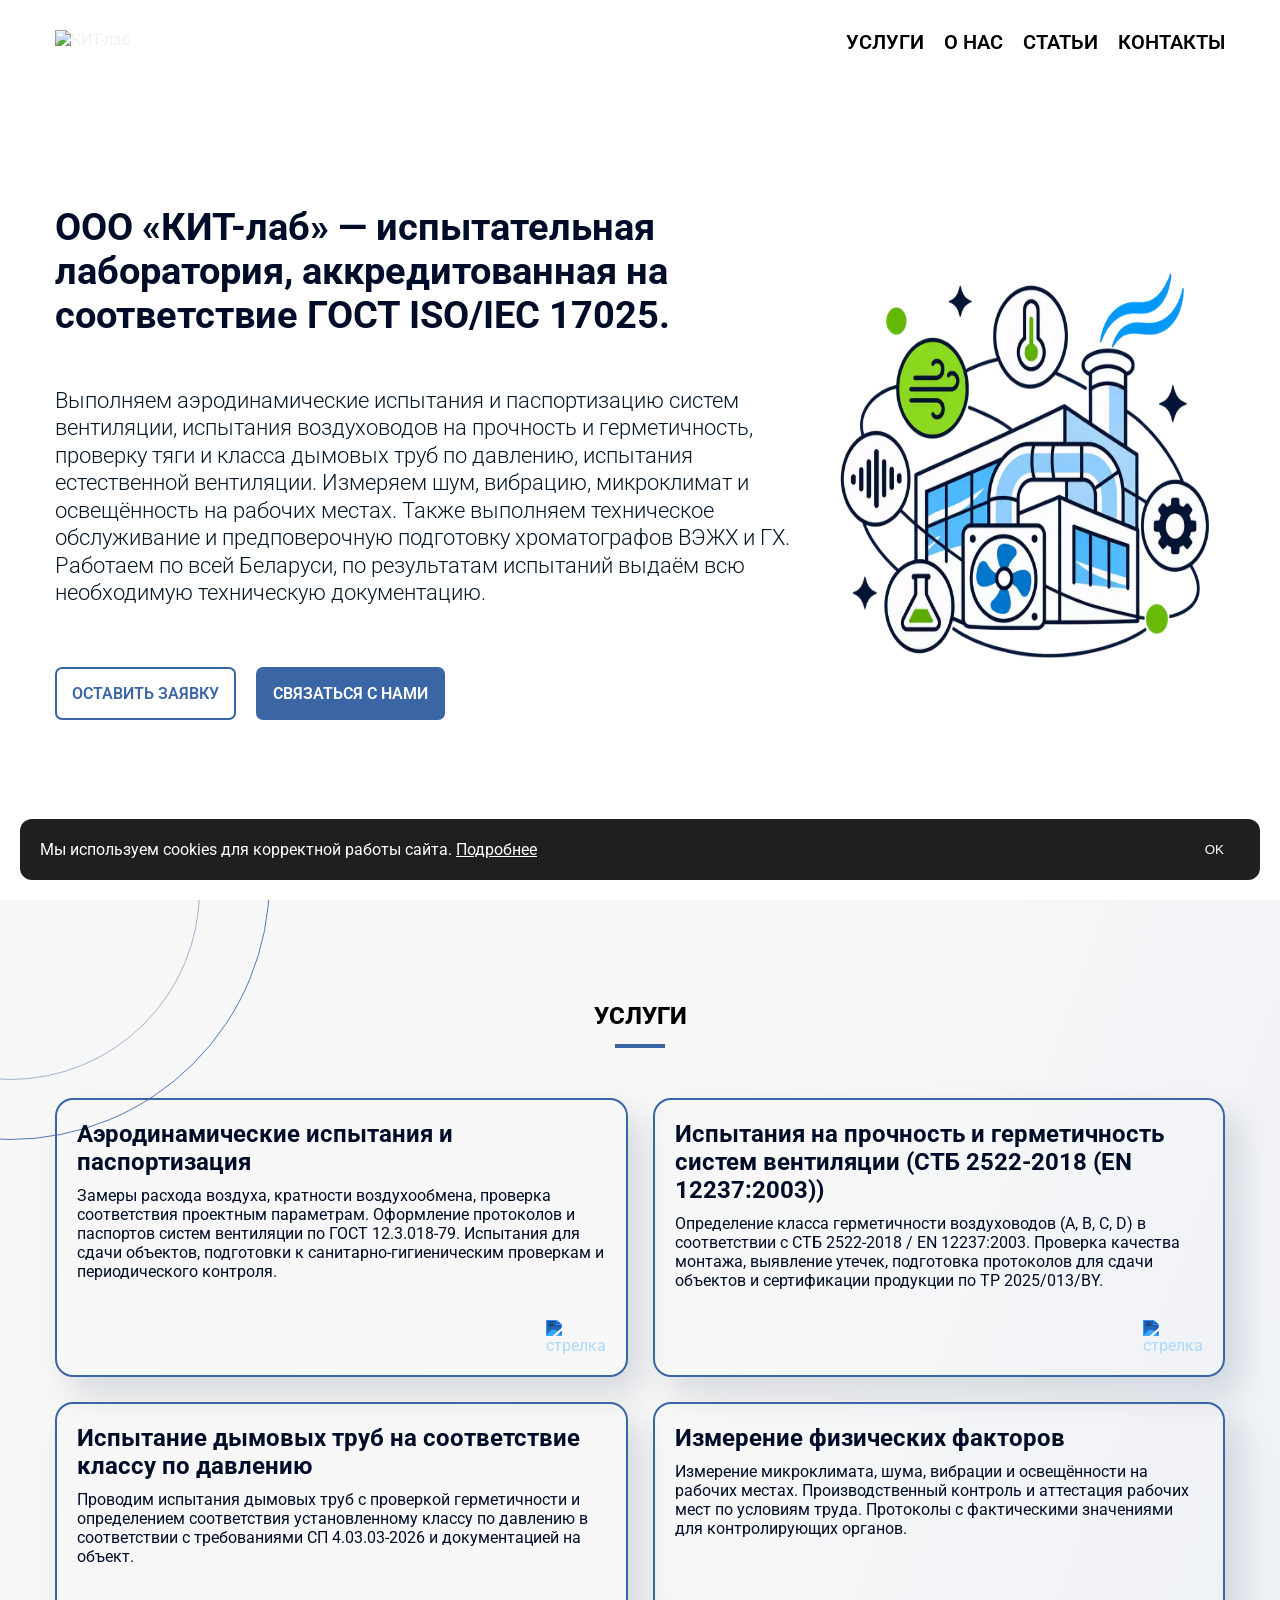
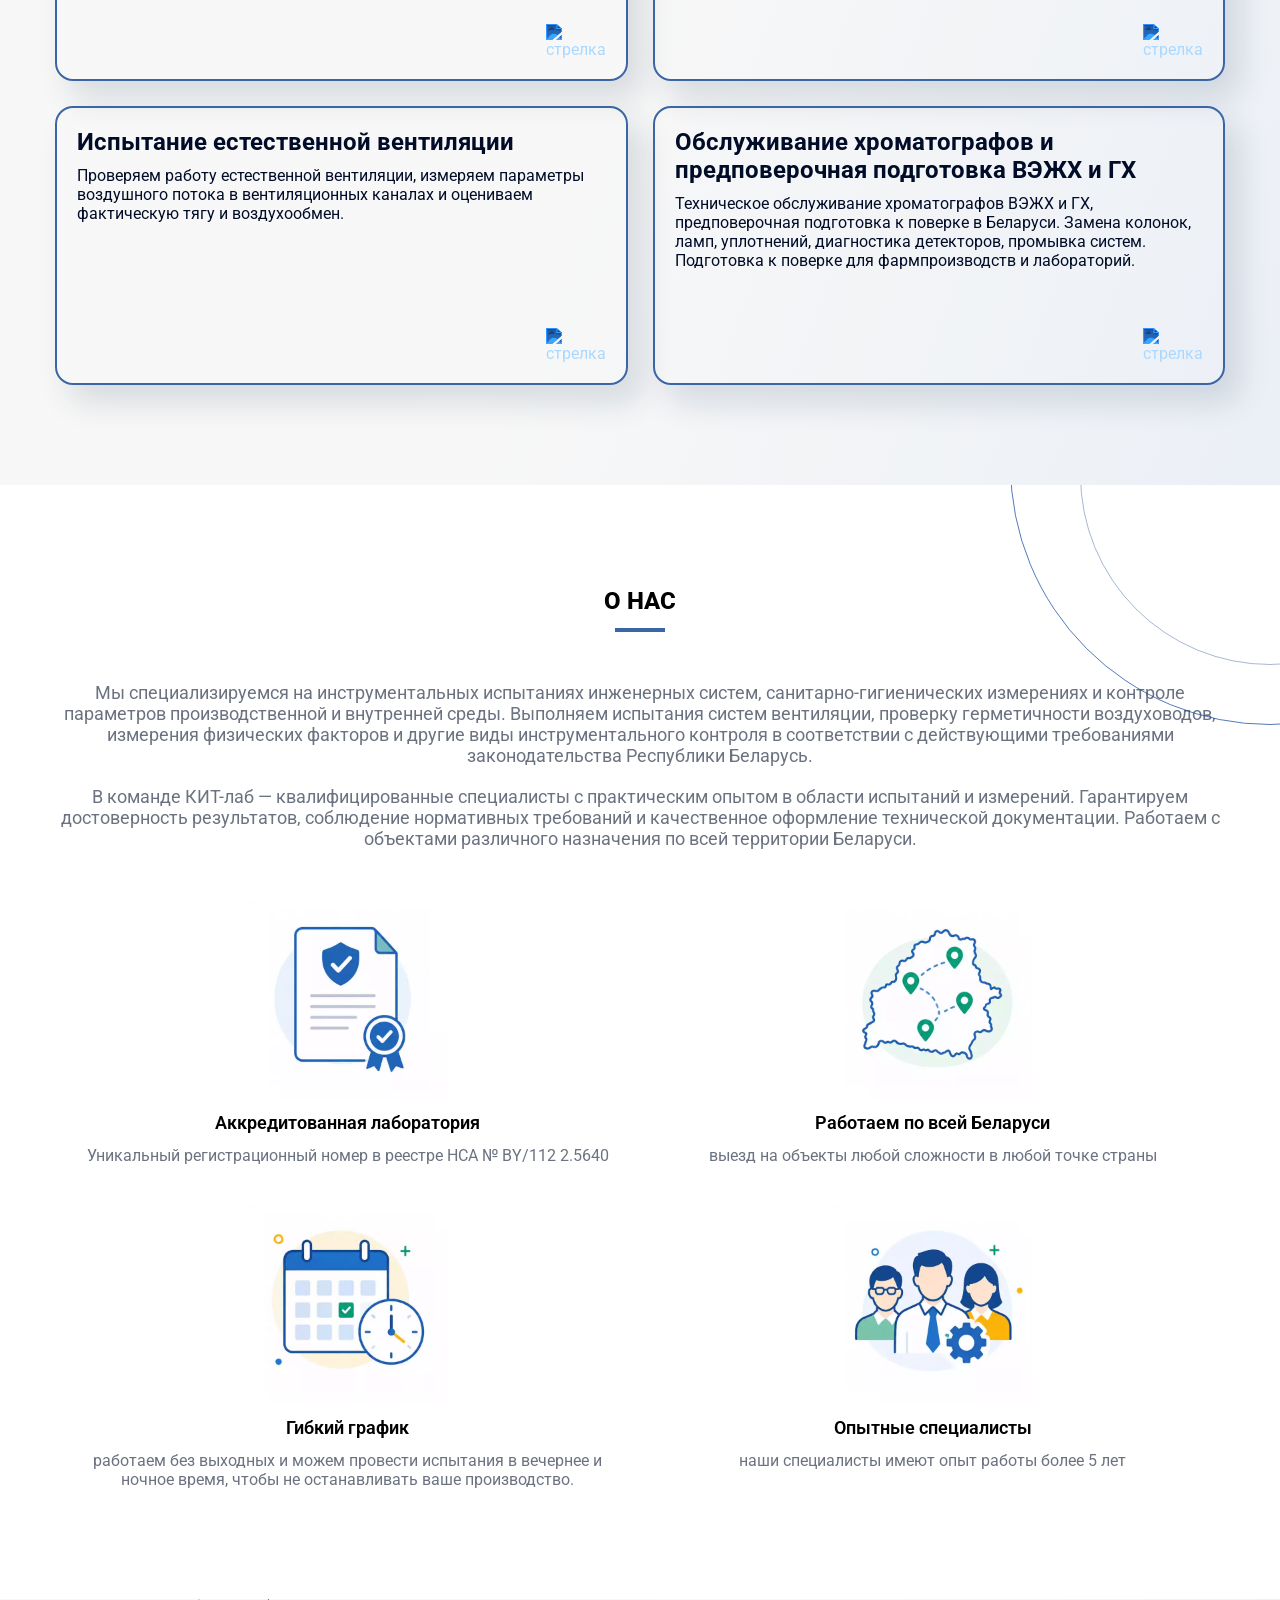
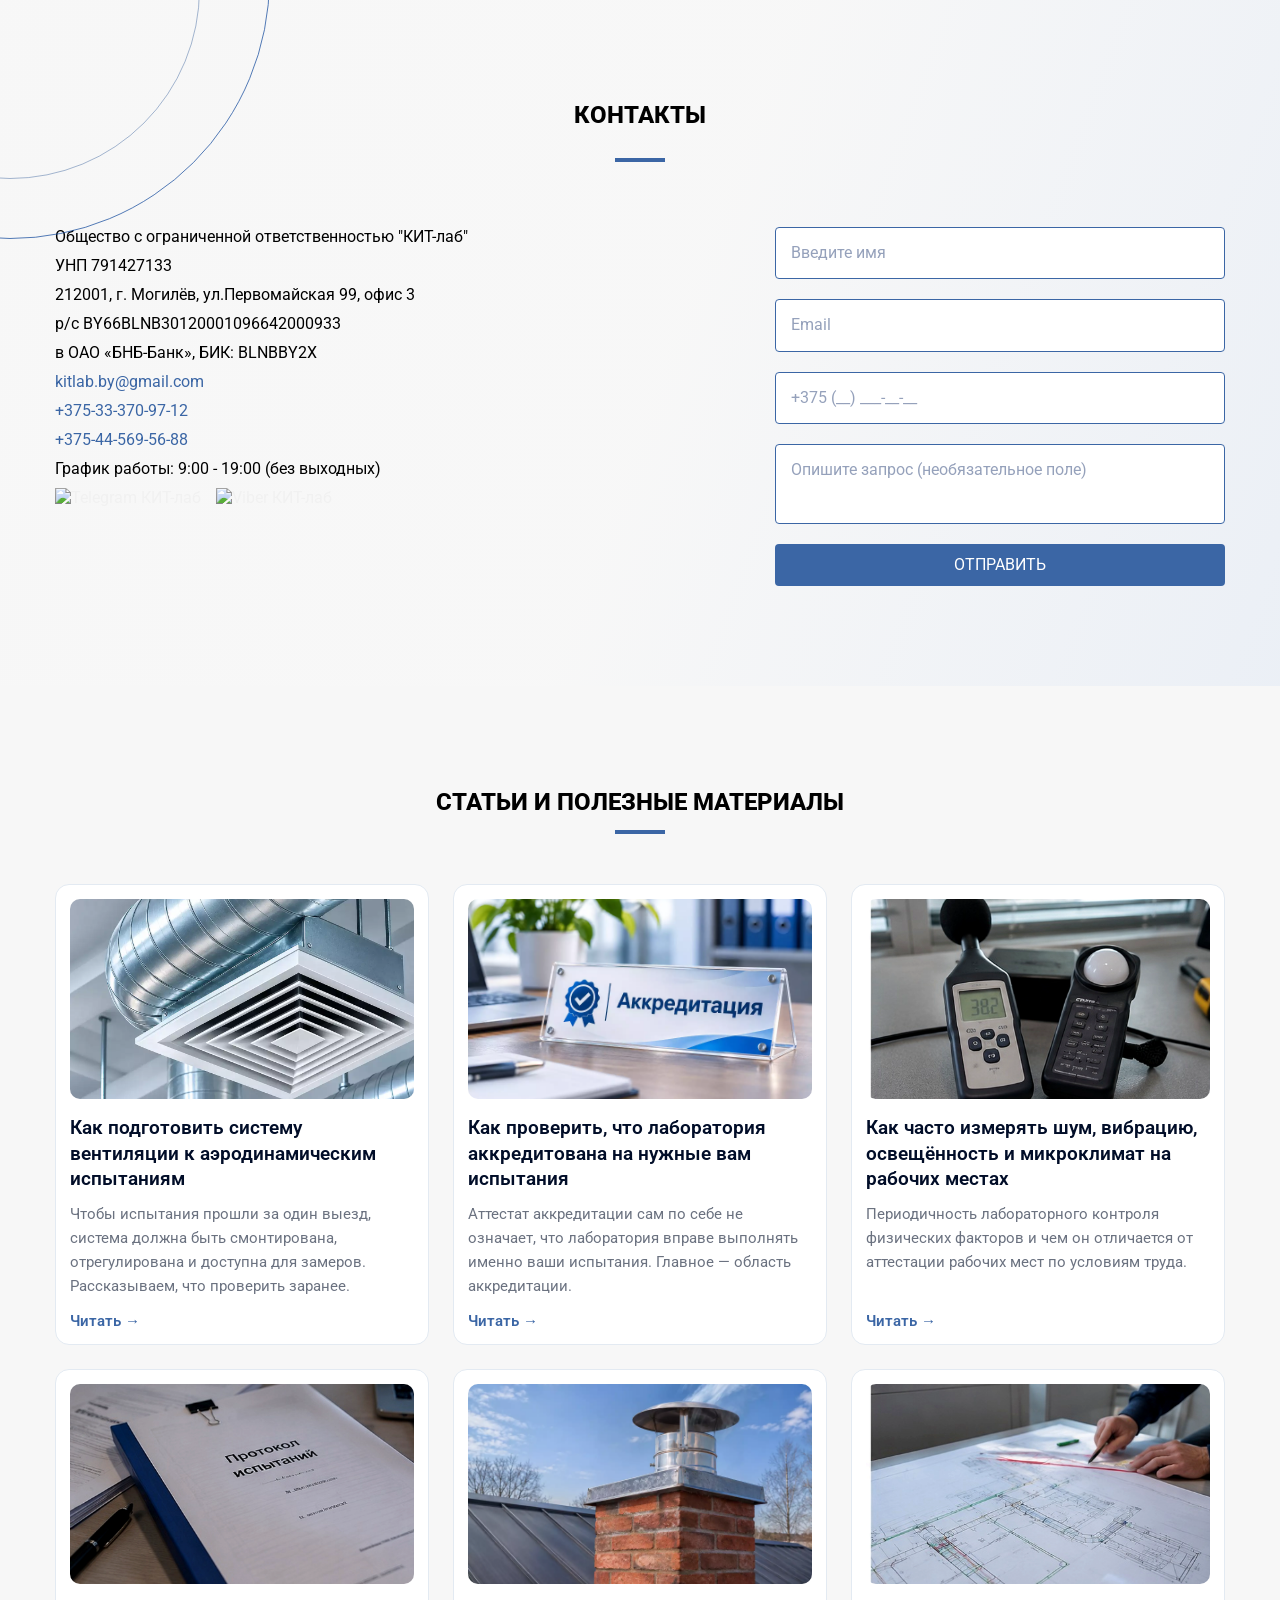
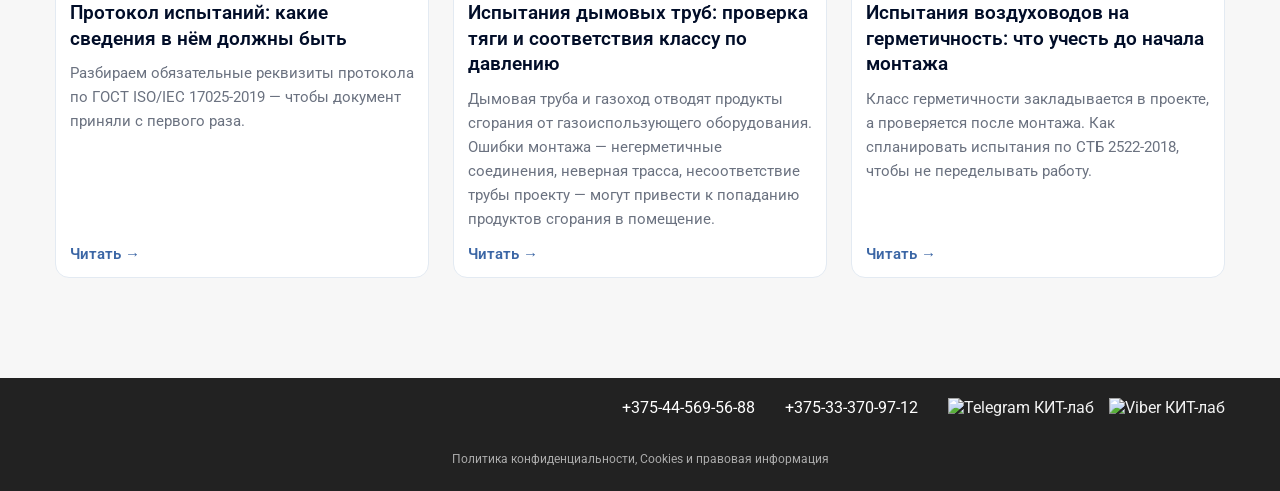
==== commit 39d999bf: "relize" ====
--- a/index.html
+++ b/index.html
@@ -6,18 +6,24 @@
 	<meta name="viewport" content="width=device-width, initial-scale=1.0">
 
 	<title>Аккредитованная лаборатория: испытания вентиляции, физфакторы | КИТ-лаб</title>
-
+	<meta name="description"
+		content="ООО «КИТ-лаб» — испытания вентиляции и воздуховодов, дымовых труб, измерение шума, вибрации, микроклимата и освещённости. Могилёв и вся Беларусь.">
+	<meta name="author" content="ООО КИТ-лаб">
+	<meta name="robots" content="index, follow, max-image-preview:large">
+	<meta name="theme-color" content="#3b66a5">
+	<meta property="og:locale" content="ru_BY">
+	<meta property="og:site_name" content="КИТ-лаб">
 	<meta name="description"
 		content="Аккредитованная лаборатория в Могилёве: испытания вентиляции и воздуховодов, дымовых труб, измерение шума, вибрации, микроклимата, освещенности. Протоколы, вся Беларусь">
-	<meta name="keywords"
-		content="испытания вентиляции, паспортизация вентиляции, герметичность воздуховодов, СТБ 2522, системы дымоудаления, санитарно-гигиенический контроль, измерение микроклимата, шум на рабочих местах, квалификация оборудования GMP, аттестация рабочих мест, Могилёв, Беларусь">
 	<meta property="og:type" content="website">
 	<meta property="og:title" content="КИТ-лаб — аккредитованная испытательная лаборатория">
-	<meta property="og:description" content="Испытания вентиляции, воздуховодов и дымовых труб, измерение физических факторов на рабочих местах. Могилёв, вся Беларусь.">
+	<meta property="og:description"
+		content="Испытания вентиляции, воздуховодов и дымовых труб, измерение физических факторов на рабочих местах. Могилёв, вся Беларусь.">
 	<meta property="og:image" content="https://kitlab.by/img/preview.jpg">
 	<meta property="og:image:width" content="1200">
 	<meta property="og:image:height" content="630">
 	<meta property="og:url" content="https://kitlab.by">
+
 	<link rel="icon" href="/favicon.ico" sizes="any">
 	<link rel="icon" href="https://kitlab.by/favicon.ico" type="image/x-icon">
 	<link rel="icon" type="image/svg+xml" href="/favicon.svg">
@@ -27,51 +33,71 @@
 	<link href="https://fonts.googleapis.com/css2?family=Roboto:ital,wght@0,100..900;1,100..900&display=swap"
 		rel="stylesheet">
 	<link rel="stylesheet" href="./css/style.css">
+
+
 	<script type="application/ld+json">
 {
   "@context": "https://schema.org",
-  "@type": "Organization",
-  "name": "КИТ-лаб",
-  "url": "https://kitlab.by",
-  "logo": "https://kitlab.by/img/logo.png",
-  "email": "kitlab.by@gmail.com",
-  "telephone": "+375445695688",
-  "address": {
-    "@type": "PostalAddress",
-    "streetAddress": "ул. Северная 2, офис 41",
-    "addressLocality": "Могилёв",
-    "addressCountry": "BY"
-  },
-  "sameAs": [
-    "https://t.me/KIT_lab"
+  "@graph": [
+    {
+      "@type": "Organization",
+      "@id": "https://kitlab.by/#organization",
+      "name": "ООО «КИТ-лаб»",
+      "alternateName": "КИТ-лаб",
+      "url": "https://kitlab.by/",
+      "email": "kitlab.by@gmail.com",
+      "telephone": [
+        "+375333709712",
+        "+375445695688"
+      ],
+      "address": {
+        "@type": "PostalAddress",
+        "streetAddress": "ул. Первомайская,99, офис 3",
+        "addressLocality": "Могилёв",
+        "postalCode": "212001",
+        "addressCountry": "BY"
+      },
+      "areaServed": {
+        "@type": "Country",
+        "name": "Беларусь"
+      },
+      "contactPoint": {
+        "@type": "ContactPoint",
+        "telephone": "+375333709712",
+        "contactType": "customer service",
+        "availableLanguage": [
+          "Russian"
+        ]
+      }
+    },
+    {
+      "@type": "WebSite",
+      "@id": "https://kitlab.by/#website",
+      "url": "https://kitlab.by/",
+      "name": "КИТ-лаб",
+      "publisher": {
+        "@id": "https://kitlab.by/#organization"
+      },
+      "inLanguage": "ru-BY"
+    },
+    {
+      "@type": "WebPage",
+      "@id": "https://kitlab.by/#webpage",
+      "url": "https://kitlab.by/",
+      "name": "ООО «КИТ-лаб» — испытательная лаборатория",
+      "description": "ООО «КИТ-лаб» — испытания вентиляции и воздуховодов, дымовых труб, измерение шума, вибрации, микроклимата и освещённости. Могилёв и вся Беларусь.",
+      "isPartOf": {
+        "@id": "https://kitlab.by/#website"
+      },
+      "about": {
+        "@id": "https://kitlab.by/#organization"
+      },
+      "inLanguage": "ru-BY"
+    }
   ]
 }
 </script>
-	<script type="application/ld+json">
-{
-  "@context": "https://schema.org",
-  "@type": "ProfessionalService",
-  "name": "КИТ-лаб",
-  "image": "https://kitlab.by/img/preview.jpg",
-  "url": "https://kitlab.by",
-  "telephone": "+375445695688",
-  "priceRange": "$$",
-  "address": {
-    "@type": "PostalAddress",
-    "streetAddress": "ул. Северная 2, офис 41",
-    "addressLocality": "Могилёв",
-    "addressCountry": "BY"
-  }
-}
-</script>
-	<script type="application/ld+json">
-{
-  "@context": "https://schema.org",
-  "@type": "WebSite",
-  "name": "КИТ-лаб",
-  "url": "https://kitlab.by"
-}
-</script>
+
 </head>
 
 <body>
@@ -214,7 +240,7 @@
 							<article class="card">
 								<div class="card-info">
 									<h3 class="card-title">Испытание естественной вентиляции </h3>
-									<p class="card-text">роверяем работу естественной вентиляции, измеряем параметры
+									<p class="card-text">Проверяем работу естественной вентиляции, измеряем параметры
 										воздушного потока в вентиляционных каналах и оцениваем фактическую тягу и воздухообмен.
 									</p>
 									<img class="card-img" src="./img/icons/arrow.png" alt="стрелка">
@@ -247,7 +273,7 @@
 								факторов и другие виды инструментального контроля в соответствии с действующими требованиями
 								законодательства Республики Беларусь.
 							</p>
-							<p class="about-text">В команде KIT-лаб — квалифицированные специалисты с практическим опытом в
+							<p class="about-text">В команде КИТ-лаб — квалифицированные специалисты с практическим опытом в
 								области испытаний и измерений. Гарантируем достоверность результатов, соблюдение нормативных
 								требований и качественное оформление технической документации. Работаем с объектами различного
 								назначения по всей территории Беларуси.</p>
@@ -291,7 +317,7 @@
 							<ul class="contact-list">
 								<li>Общество с ограниченной ответственностью "КИТ-лаб"</li>
 								<li>УНП 791427133</li>
-								<li>212001, г. Могилёв, ул. Северная 2, офис 41</li>
+								<li>212001, г. Могилёв, ул.Первомайская 99, офис 3</li>
 								<li>р/с BY66BLNB30120001096642000933</li>
 								<li>в ОАО «БНБ-Банк», БИК: BLNBBY2X</li>
 								<li><a class="cont-link" href="mailto:kitlab.by@gmail.com">kitlab.by@gmail.com</a></li>
@@ -337,7 +363,7 @@
 						<span class="line"></span>
 						<div class="news-card-wrapper">
 							<a href="news1.html" class="news-card">
-								<img class="news-img" src="./img/news/01aro.webp"
+								<img class="news-img" src="./img/news/01news.webp"
 									alt="Как подготовить систему вентиляции к аэродинамическим испытаниям" loading="lazy">
 								<div class="new-info">
 									<h3 class="news-title">Как подготовить систему вентиляции к аэродинамическим испытаниям</h3>
@@ -347,7 +373,7 @@
 								<span class="news-link">Читать</span>
 							</a>
 							<a href="news2.html" class="news-card">
-								<img class="news-img" src="./img/news/02accred.webp"
+								<img class="news-img" src="./img/news/02news.webp"
 									alt="Как проверить, что лаборатория аккредитована на нужные вам испытания" loading="lazy">
 								<div class="new-info">
 									<h3 class="news-title">Как проверить, что лаборатория аккредитована на нужные вам испытания
@@ -358,7 +384,7 @@
 								<span class="news-link">Читать</span>
 							</a>
 							<a href="news3.html" class="news-card">
-								<img class="news-img" src="./img/news/03physical-factors-enhanced.webp"
+								<img class="news-img" src="./img/news/03news.webp"
 									alt="Как часто измерять шум, вибрацию, освещённость и микроклимат на рабочих местах"
 									loading="lazy">
 								<div class="new-info">
@@ -370,7 +396,7 @@
 								<span class="news-link">Читать</span>
 							</a>
 							<a href="news4.html" class="news-card">
-								<img class="news-img" src="./img/news/04protocol-enhanced.webp"
+								<img class="news-img" src="./img/news/04news.webp"
 									alt="Протокол испытаний: какие сведения в нём должны быть" loading="lazy">
 								<div class="new-info">
 									<h3 class="news-title">Протокол испытаний: какие сведения в нём должны быть</h3>
@@ -380,7 +406,7 @@
 								<span class="news-link">Читать</span>
 							</a>
 							<a href="news5.html" class="news-card">
-								<img class="news-img" src="./img/news/05dym.webp"
+								<img class="news-img" src="./img/news/05news.webp"
 									alt="Испытания дымовых труб: проверка тяги и соответствия классу по давлению" loading="lazy">
 								<div class="new-info">
 									<h3 class="news-title">Испытания дымовых труб: проверка тяги и соответствия классу по
@@ -392,7 +418,7 @@
 								<span class="news-link">Читать</span>
 							</a>
 							<a href="news6.html" class="news-card">
-								<img class="news-img" src="./img/news/06-duct-airtightness-enhanced.webp"
+								<img class="news-img" src="./img/news/06news.webp"
 									alt="Испытания воздуховодов на герметичность: что учесть до начала монтажа" loading="lazy">
 								<div class="new-info">
 									<h3 class="news-title">Испытания воздуховодов на герметичность: что учесть до начала монтажа
